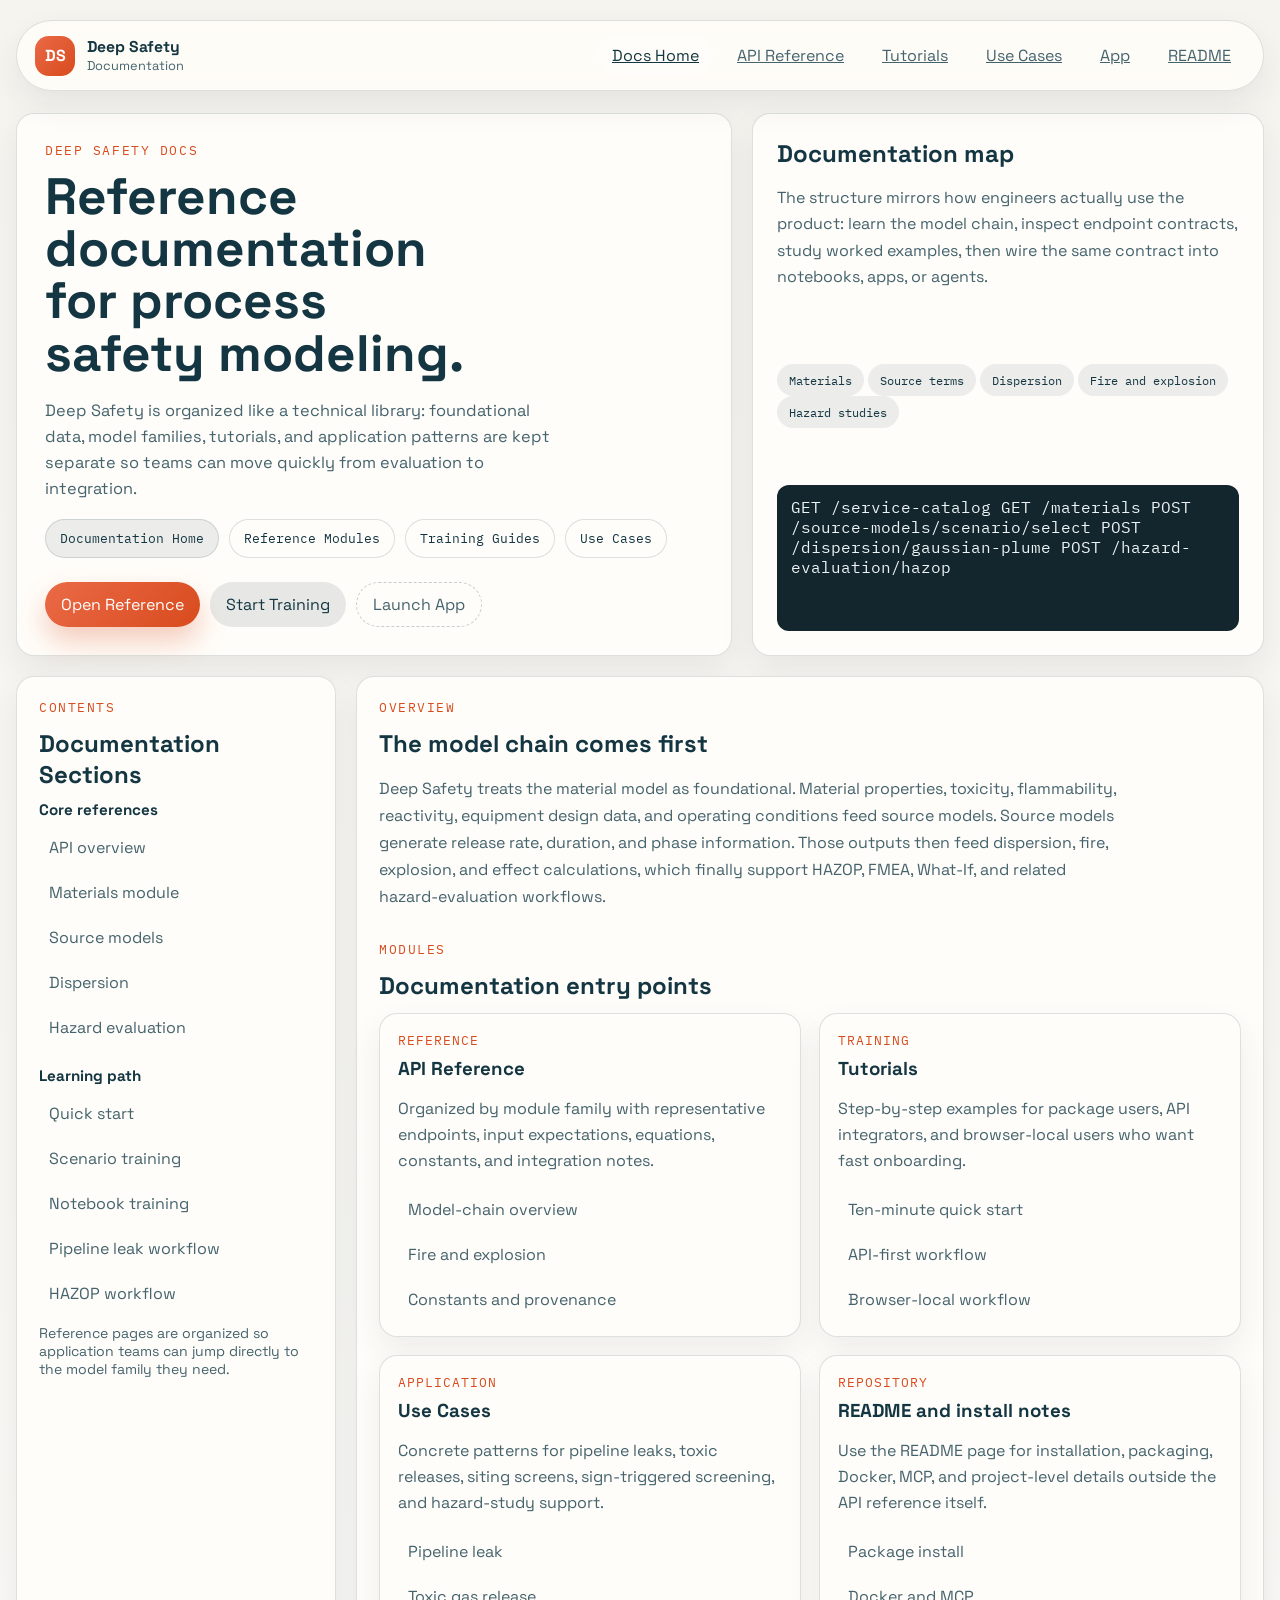
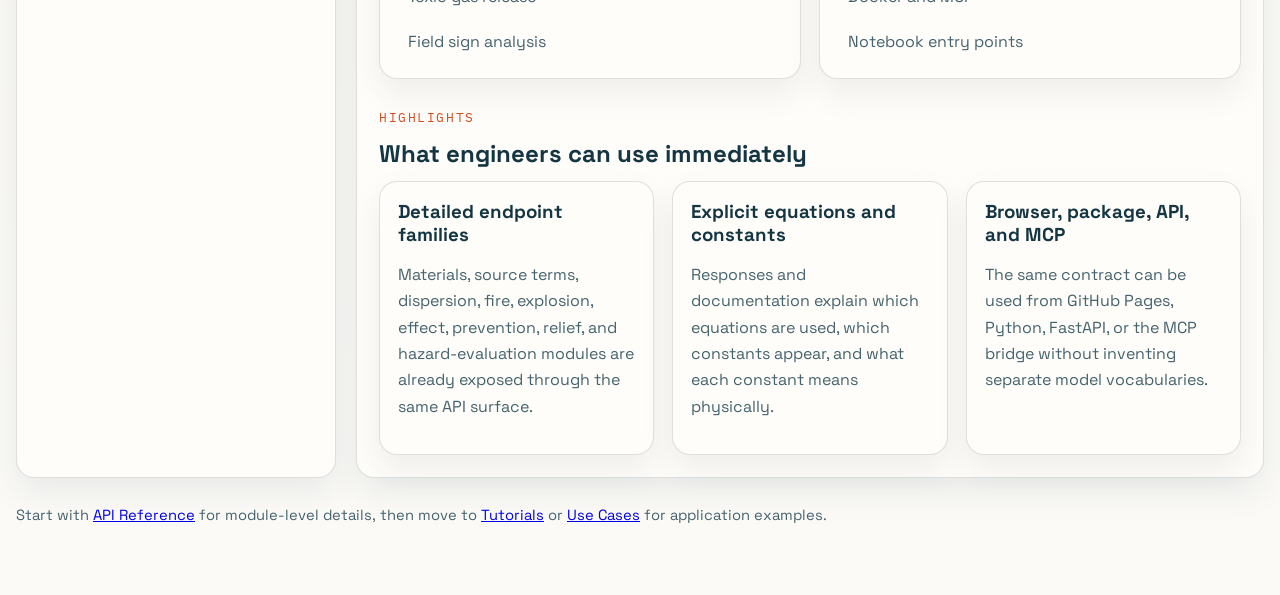
==== docs/index.html @ eaf643cd "docs: reorganize Pages into reference, tutorials, and use cases - turn the GitHub Pages home into a " ====
<!DOCTYPE html>
<html lang="en">
  <head>
    <meta charset="UTF-8" />
    <meta name="viewport" content="width=device-width, initial-scale=1.0" />
    <title>Deep Safety Documentation</title>
    <link rel="preconnect" href="https://fonts.googleapis.com" />
    <link rel="preconnect" href="https://fonts.gstatic.com" crossorigin />
    <link
      href="https://fonts.googleapis.com/css2?family=Space+Grotesk:wght@400;500;700&family=IBM+Plex+Mono:wght@400;500&display=swap"
      rel="stylesheet"
    />
    <link rel="stylesheet" href="./styles.css" />
  </head>
  <body>
    <div class="site-shell">
      <nav class="site-nav">
        <div class="brand-lockup">
          <div class="brand-mark">DS</div>
          <div class="brand-text">
            <strong>Deep Safety</strong>
            <span>Documentation</span>
          </div>
        </div>
        <div class="nav-links">
          <a class="is-active" href="./index.html">Docs Home</a>
          <a href="./api-docs.html">API Reference</a>
          <a href="./tutorials.html">Tutorials</a>
          <a href="./use-cases.html">Use Cases</a>
          <a href="./app.html">App</a>
          <a href="./readme.html">README</a>
        </div>
      </nav>

      <header class="hero">
        <div class="hero-copy">
          <p class="eyebrow">Deep Safety Docs</p>
          <h1>Reference documentation for process safety modeling.</h1>
          <p class="lede">
            Deep Safety is organized like a technical library: foundational
            data, model families, tutorials, and application patterns are kept
            separate so teams can move quickly from evaluation to integration.
          </p>
          <div class="doc-tabs">
            <a class="doc-tab is-active" href="./index.html">Documentation Home</a>
            <a class="doc-tab" href="./api-docs.html">Reference Modules</a>
            <a class="doc-tab" href="./tutorials.html">Training Guides</a>
            <a class="doc-tab" href="./use-cases.html">Use Cases</a>
          </div>
          <div class="hero-actions">
            <a class="button-link primary-button" href="./api-docs.html">Open Reference</a>
            <a class="button-link secondary-button" href="./tutorials.html">Start Training</a>
            <a class="button-link ghost-button" href="./app.html">Launch App</a>
          </div>
        </div>

        <aside class="hero-panel stack">
          <div>
            <h2>Documentation map</h2>
            <p class="doc-copy">
              The structure mirrors how engineers actually use the product:
              learn the model chain, inspect endpoint contracts, study worked
              examples, then wire the same contract into notebooks, apps, or
              agents.
            </p>
          </div>
          <div>
            <span class="tag">Materials</span>
            <span class="tag">Source terms</span>
            <span class="tag">Dispersion</span>
            <span class="tag">Fire and explosion</span>
            <span class="tag">Hazard studies</span>
          </div>
          <div class="path-block">GET /service-catalog
GET /materials
POST /source-models/scenario/select
POST /dispersion/gaussian-plume
POST /hazard-evaluation/hazop</div>
        </aside>
      </header>

      <section class="docs-home-grid">
        <aside class="docs-sidebar">
          <div class="sidebar-title">
            <p class="eyebrow">Contents</p>
            <h2>Documentation Sections</h2>
          </div>
          <div class="sidebar-group">
            <h3>Core references</h3>
            <ul class="sidebar-links">
              <li><a href="./api-docs.html#overview">API overview</a></li>
              <li><a href="./api-docs.html#materials">Materials module</a></li>
              <li><a href="./api-docs.html#source-models">Source models</a></li>
              <li><a href="./api-docs.html#dispersion">Dispersion</a></li>
              <li><a href="./api-docs.html#hazard-evaluation">Hazard evaluation</a></li>
            </ul>
          </div>
          <div class="sidebar-group">
            <h3>Learning path</h3>
            <ul class="sidebar-links">
              <li><a href="./tutorials.html#quickstart">Quick start</a></li>
              <li><a href="./tutorials.html#scenario-training">Scenario training</a></li>
              <li><a href="./tutorials.html#notebook-training">Notebook training</a></li>
              <li><a href="./use-cases.html#pipeline">Pipeline leak workflow</a></li>
              <li><a href="./use-cases.html#hazop">HAZOP workflow</a></li>
            </ul>
          </div>
          <p class="toc-note">
            Reference pages are organized so application teams can jump
            directly to the model family they need.
          </p>
        </aside>

        <main class="docs-content">
          <section class="doc-section">
            <p class="eyebrow">Overview</p>
            <h2>The model chain comes first</h2>
            <p class="section-intro">
              Deep Safety treats the material model as foundational. Material
              properties, toxicity, flammability, reactivity, equipment design
              data, and operating conditions feed source models. Source models
              generate release rate, duration, and phase information. Those
              outputs then feed dispersion, fire, explosion, and effect
              calculations, which finally support HAZOP, FMEA, What-If, and
              related hazard-evaluation workflows.
            </p>
          </section>

          <section class="doc-section">
            <p class="eyebrow">Modules</p>
            <h2>Documentation entry points</h2>
            <div class="module-grid">
              <article class="module-list">
                <div class="module-kicker">Reference</div>
                <h3>API Reference</h3>
                <p>
                  Organized by module family with representative endpoints,
                  input expectations, equations, constants, and integration
                  notes.
                </p>
                <ul class="module-links">
                  <li><a href="./api-docs.html#overview">Model-chain overview</a></li>
                  <li><a href="./api-docs.html#fire-explosion">Fire and explosion</a></li>
                  <li><a href="./api-docs.html#constants">Constants and provenance</a></li>
                </ul>
              </article>
              <article class="module-list">
                <div class="module-kicker">Training</div>
                <h3>Tutorials</h3>
                <p>
                  Step-by-step examples for package users, API integrators, and
                  browser-local users who want fast onboarding.
                </p>
                <ul class="module-links">
                  <li><a href="./tutorials.html#quickstart">Ten-minute quick start</a></li>
                  <li><a href="./tutorials.html#api-training">API-first workflow</a></li>
                  <li><a href="./tutorials.html#browser-training">Browser-local workflow</a></li>
                </ul>
              </article>
              <article class="module-list">
                <div class="module-kicker">Application</div>
                <h3>Use Cases</h3>
                <p>
                  Concrete patterns for pipeline leaks, toxic releases, siting
                  screens, sign-triggered screening, and hazard-study support.
                </p>
                <ul class="module-links">
                  <li><a href="./use-cases.html#pipeline">Pipeline leak</a></li>
                  <li><a href="./use-cases.html#toxic-release">Toxic gas release</a></li>
                  <li><a href="./use-cases.html#signs">Field sign analysis</a></li>
                </ul>
              </article>
              <article class="module-list">
                <div class="module-kicker">Repository</div>
                <h3>README and install notes</h3>
                <p>
                  Use the README page for installation, packaging, Docker, MCP,
                  and project-level details outside the API reference itself.
                </p>
                <ul class="module-links">
                  <li><a href="./readme.html">Package install</a></li>
                  <li><a href="./readme.html">Docker and MCP</a></li>
                  <li><a href="./readme.html">Notebook entry points</a></li>
                </ul>
              </article>
            </div>
          </section>

          <section class="doc-section">
            <p class="eyebrow">Highlights</p>
            <h2>What engineers can use immediately</h2>
            <div class="mini-grid">
              <article class="mini-card">
                <h3>Detailed endpoint families</h3>
                <p>
                  Materials, source terms, dispersion, fire, explosion, effect,
                  prevention, relief, and hazard-evaluation modules are already
                  exposed through the same API surface.
                </p>
              </article>
              <article class="mini-card">
                <h3>Explicit equations and constants</h3>
                <p>
                  Responses and documentation explain which equations are used,
                  which constants appear, and what each constant means
                  physically.
                </p>
              </article>
              <article class="mini-card">
                <h3>Browser, package, API, and MCP</h3>
                <p>
                  The same contract can be used from GitHub Pages, Python,
                  FastAPI, or the MCP bridge without inventing separate model
                  vocabularies.
                </p>
              </article>
            </div>
          </section>
        </main>
      </section>

      <p class="footer-note">
        Start with <a href="./api-docs.html">API Reference</a> for
        module-level details, then move to
        <a href="./tutorials.html">Tutorials</a> or
        <a href="./use-cases.html">Use Cases</a> for application examples.
      </p>
    </div>
  </body>
</html>
---- docs/styles.css ----
:root {
  --bg: #f6f4ef;
  --bg-strong: #ebe6dc;
  --paper: #fffdf9;
  --ink: #143642;
  --ink-soft: #45636d;
  --accent: #ea6a47;
  --accent-strong: #d84b1d;
  --line: rgba(20, 54, 66, 0.14);
  --shadow: 0 14px 32px rgba(20, 54, 66, 0.08);
  --radius: 18px;
}

* {
  box-sizing: border-box;
}

body {
  margin: 0;
  min-height: 100vh;
  font-family: "Space Grotesk", sans-serif;
  color: var(--ink);
  background: linear-gradient(180deg, var(--bg) 0%, #fbfaf7 100%);
}

.page-shell {
  width: min(1400px, calc(100% - 32px));
  margin: 0 auto;
  padding: 28px 0 48px;
}

.hero,
.layout,
.docs-layout {
  display: grid;
  gap: 20px;
}

.hero {
  grid-template-columns: 1.4fr 1fr;
  align-items: stretch;
  margin-bottom: 20px;
}

.hero-copy,
.hero-card,
.card {
  border: 1px solid var(--line);
  border-radius: var(--radius);
  background: var(--paper);
  box-shadow: var(--shadow);
}

.hero-copy {
  padding: 28px;
}

.hero-card,
.card {
  padding: 20px;
}

.eyebrow {
  margin: 0 0 12px;
  font-size: 0.82rem;
  font-family: "IBM Plex Mono", monospace;
  text-transform: uppercase;
  letter-spacing: 0.12em;
  color: var(--accent-strong);
}

h1,
h2,
h3 {
  margin: 0;
}

h1 {
  font-size: clamp(2rem, 4vw, 3.3rem);
  line-height: 1.02;
  max-width: 13ch;
}

.lede,
.helper,
.panel-header p,
.result-meta,
.constant-list,
.equation-list {
  color: var(--ink-soft);
}

.lede {
  max-width: 52ch;
  margin-top: 18px;
  font-size: 1.02rem;
  line-height: 1.6;
}

.layout {
  grid-template-columns: 430px 1fr;
  margin-bottom: 20px;
}

.docs-layout {
  grid-template-columns: 1fr 1fr;
}

.panel-header {
  display: flex;
  align-items: end;
  justify-content: space-between;
  gap: 12px;
  margin-bottom: 18px;
}

.panel-header p {
  margin: 0;
  max-width: 32ch;
}

.grid {
  display: grid;
  grid-template-columns: repeat(2, minmax(0, 1fr));
  gap: 14px;
}

.field {
  display: grid;
  gap: 8px;
  margin-bottom: 14px;
}

.field span {
  font-size: 0.86rem;
  font-family: "IBM Plex Mono", monospace;
  text-transform: uppercase;
  letter-spacing: 0.08em;
}

.field-label-row {
  display: flex;
  align-items: center;
  gap: 8px;
}

.field-help {
  color: var(--ink-soft);
  font-size: 0.88rem;
  line-height: 1.45;
}

.info-badge {
  display: inline-flex;
  align-items: center;
  justify-content: center;
  width: 18px;
  height: 18px;
  border-radius: 999px;
  background: rgba(20, 54, 66, 0.12);
  color: var(--ink);
  font-size: 0.72rem;
  font-family: "IBM Plex Mono", monospace;
  cursor: help;
}

input,
select,
textarea,
button {
  font: inherit;
}

input,
select,
textarea {
  width: 100%;
  padding: 12px 14px;
  border-radius: 12px;
  border: 1px solid rgba(20, 54, 66, 0.18);
  background: #ffffff;
  color: var(--ink);
}

textarea {
  resize: vertical;
  min-height: 110px;
}

.button-row {
  display: flex;
  gap: 10px;
  margin: 10px 0 16px;
  flex-wrap: wrap;
}

button {
  border: 0;
  border-radius: 999px;
  padding: 11px 16px;
  cursor: pointer;
  transition: transform 160ms ease, box-shadow 160ms ease, background 160ms ease;
}

button:hover {
  transform: translateY(-1px);
}

.primary-button {
  background: linear-gradient(135deg, var(--accent), var(--accent-strong));
  color: white;
  box-shadow: 0 14px 28px rgba(216, 75, 29, 0.28);
}

.secondary-button {
  background: rgba(20, 54, 66, 0.1);
  color: var(--ink);
}

.ghost-button {
  background: transparent;
  color: var(--ink-soft);
  border: 1px dashed rgba(20, 54, 66, 0.24);
}

.wide-button {
  width: 100%;
}

#map {
  width: 100%;
  min-height: 520px;
  border-radius: 14px;
  border: 1px solid var(--line);
  overflow: hidden;
}

.scenario-fields {
  margin: 12px 0 6px;
}

.result-card,
.doc-card {
  padding: 16px;
  border-radius: 14px;
  background: #ffffff;
  border: 1px solid rgba(20, 54, 66, 0.08);
}

.result-card + .result-card,
.doc-card + .doc-card {
  margin-top: 12px;
}

.result-card h3,
.doc-card h3 {
  margin-bottom: 10px;
}

.detail-chip-row {
  display: flex;
  gap: 8px;
  flex-wrap: wrap;
  margin: 14px 0;
}

.detail-chip {
  display: inline-flex;
  align-items: center;
  padding: 8px 12px;
  border-radius: 999px;
  background: rgba(20, 54, 66, 0.08);
  color: var(--ink);
  font-family: "IBM Plex Mono", monospace;
  font-size: 0.78rem;
  cursor: help;
}

.reference-list,
.doc-list {
  margin: 0;
  padding-left: 18px;
  color: var(--ink-soft);
  line-height: 1.7;
}

.result-meta,
.equation-list,
.constant-list {
  margin: 0;
  padding-left: 18px;
  line-height: 1.7;
}

.status {
  margin-top: 16px;
  padding: 14px 16px;
  border-radius: 16px;
  font-family: "IBM Plex Mono", monospace;
  background: rgba(20, 54, 66, 0.08);
  color: var(--ink);
}

@media (max-width: 1080px) {
  .hero,
  .layout,
  .docs-layout {
    grid-template-columns: 1fr;
  }

  .hero-copy {
    padding: 28px;
  }
}

@media (max-width: 720px) {
  .page-shell {
    width: min(100% - 20px, 1400px);
    padding-top: 16px;
  }

  .hero-card,
  .card {
    padding: 18px;
  }

  .grid {
    grid-template-columns: 1fr;
  }

  #map {
    min-height: 400px;
  }
}

.site-shell {
  width: min(1280px, calc(100% - 32px));
  margin: 0 auto;
  padding: 20px 0 56px;
}

.site-nav {
  display: flex;
  align-items: center;
  justify-content: space-between;
  gap: 18px;
  margin-bottom: 22px;
  padding: 14px 18px;
  border: 1px solid var(--line);
  border-radius: 999px;
  background: rgba(255, 253, 248, 0.84);
  backdrop-filter: blur(12px);
  box-shadow: var(--shadow);
}

.brand-lockup {
  display: flex;
  align-items: center;
  gap: 12px;
}

.brand-mark {
  width: 40px;
  height: 40px;
  border-radius: 14px;
  display: grid;
  place-items: center;
  background: linear-gradient(135deg, var(--accent), var(--accent-strong));
  color: #fff;
  font-weight: 700;
}

.brand-text strong,
.brand-text span {
  display: block;
}

.brand-text strong {
  font-size: 0.98rem;
}

.brand-text span {
  color: var(--ink-soft);
  font-size: 0.8rem;
}

.nav-links {
  display: flex;
  gap: 10px;
  flex-wrap: wrap;
}

.nav-links a {
  padding: 10px 14px;
  border-radius: 999px;
  color: var(--ink-soft);
}

.nav-links a:hover,
.nav-links a.is-active {
  background: #fffdf9;
  color: var(--ink);
}

.hero-actions,
.inline-actions {
  display: flex;
  gap: 10px;
  flex-wrap: wrap;
}

.hero-actions {
  margin-top: 24px;
}

.hero-panel {
  border: 1px solid var(--line);
  border-radius: var(--radius);
  background: #fffdf9;
  box-shadow: var(--shadow);
  padding: 24px;
}

.cards-grid,
.app-layout,
.docs-grid,
.two-col,
.stat-grid {
  display: grid;
  gap: 20px;
}

.cards-grid {
  grid-template-columns: repeat(3, minmax(0, 1fr));
  margin-bottom: 20px;
}

.app-layout {
  grid-template-columns: 430px 1fr;
  margin-bottom: 20px;
}

.docs-grid,
.two-col {
  grid-template-columns: repeat(2, minmax(0, 1fr));
}

.stat-grid {
  grid-template-columns: repeat(3, minmax(0, 1fr));
  margin-top: 18px;
}

.feature-card,
.endpoint-card,
.stat-card,
.callout,
.code-block {
  border: 1px solid var(--line);
  border-radius: 14px;
  background: #fffdf9;
  box-shadow: var(--shadow);
}

.feature-card,
.endpoint-card,
.stat-card,
.callout {
  padding: 18px;
}

.code-block pre,
.endpoint-card pre {
  margin: 0;
  overflow: auto;
  padding: 16px;
  border-radius: 14px;
  background: #13252d;
  color: #edf4f5;
  line-height: 1.55;
  font-size: 0.88rem;
}

.button-link {
  display: inline-flex;
  align-items: center;
  justify-content: center;
  gap: 8px;
  border-radius: 999px;
  padding: 11px 16px;
  cursor: pointer;
  transition: transform 160ms ease, box-shadow 160ms ease, background 160ms ease;
}

.button-link:hover {
  transform: translateY(-1px);
}

.primary-button.button-link,
.secondary-button.button-link,
.ghost-button.button-link {
  text-decoration: none;
}

.detail-chip,
.tag {
  display: inline-flex;
  align-items: center;
  gap: 6px;
  padding: 8px 12px;
  border-radius: 999px;
  background: rgba(20, 54, 66, 0.08);
  color: var(--ink);
  font-family: "IBM Plex Mono", monospace;
  font-size: 0.78rem;
}

.tag {
  cursor: default;
}

.callout {
  background: #f7f3eb;
}

.stack {
  display: grid;
  gap: 16px;
}

.page-title {
  margin-bottom: 22px;
}

.page-title p,
.doc-copy,
.list-copy {
  color: var(--ink-soft);
  line-height: 1.65;
}

.table-wrap {
  overflow-x: auto;
}

table {
  width: 100%;
  border-collapse: collapse;
  font-size: 0.95rem;
}

th,
td {
  padding: 12px 10px;
  border-bottom: 1px solid var(--line);
  text-align: left;
  vertical-align: top;
}

th {
  font-family: "IBM Plex Mono", monospace;
  font-size: 0.8rem;
  text-transform: uppercase;
  letter-spacing: 0.08em;
  color: var(--ink-soft);
}

.footer-note {
  margin-top: 28px;
  color: var(--ink-soft);
  font-size: 0.92rem;
}

.docs-home-grid {
  display: grid;
  grid-template-columns: 320px 1fr;
  gap: 20px;
  margin-bottom: 20px;
}

.docs-sidebar,
.docs-content,
.module-list,
.tutorial-card,
.use-case-card,
.mini-card {
  border: 1px solid var(--line);
  border-radius: var(--radius);
  background: var(--paper);
  box-shadow: var(--shadow);
}

.docs-sidebar,
.docs-content {
  padding: 22px;
}

.sidebar-title {
  margin-bottom: 10px;
}

.sidebar-group + .sidebar-group {
  margin-top: 20px;
}

.sidebar-group h3 {
  margin-bottom: 10px;
  font-size: 0.95rem;
}

.sidebar-links,
.module-links {
  list-style: none;
  margin: 0;
  padding: 0;
}

.sidebar-links li + li,
.module-links li + li {
  margin-top: 8px;
}

.sidebar-links a,
.module-links a {
  display: block;
  padding: 8px 10px;
  border-radius: 10px;
  color: var(--ink-soft);
  text-decoration: none;
}

.sidebar-links a:hover,
.module-links a:hover {
  background: rgba(20, 54, 66, 0.06);
  color: var(--ink);
}

.doc-section + .doc-section {
  margin-top: 30px;
}

.doc-section h2 {
  margin-bottom: 12px;
}

.doc-section h3 {
  margin-bottom: 10px;
}

.section-intro {
  max-width: 74ch;
  color: var(--ink-soft);
  line-height: 1.7;
}

.module-grid,
.tutorial-grid,
.use-case-grid,
.mini-grid {
  display: grid;
  gap: 18px;
}

.module-grid {
  grid-template-columns: repeat(2, minmax(0, 1fr));
}

.tutorial-grid,
.use-case-grid {
  grid-template-columns: repeat(2, minmax(0, 1fr));
}

.mini-grid {
  grid-template-columns: repeat(3, minmax(0, 1fr));
}

.module-list,
.tutorial-card,
.use-case-card,
.mini-card {
  padding: 18px;
}

.module-list p,
.tutorial-card p,
.use-case-card p,
.mini-card p,
.inline-note {
  color: var(--ink-soft);
  line-height: 1.65;
}

.module-kicker {
  font-family: "IBM Plex Mono", monospace;
  font-size: 0.8rem;
  text-transform: uppercase;
  letter-spacing: 0.08em;
  color: var(--accent-strong);
  margin-bottom: 8px;
}

.reference-table code,
.code-inline {
  font-family: "IBM Plex Mono", monospace;
}

.equation-panel {
  margin-top: 12px;
  border: 1px solid var(--line);
  border-radius: 14px;
  background: #fbfaf7;
  padding: 14px 16px;
}

.equation-panel pre {
  margin: 0;
  white-space: pre-wrap;
  line-height: 1.6;
  color: var(--ink);
}

.doc-tabs {
  display: flex;
  flex-wrap: wrap;
  gap: 10px;
  margin: 16px 0 24px;
}

.doc-tab {
  border: 1px solid var(--line);
  background: #fffdf9;
  color: var(--ink);
  padding: 10px 14px;
  border-radius: 999px;
  text-decoration: none;
  font-family: "IBM Plex Mono", monospace;
  font-size: 0.82rem;
}

.doc-tab.is-active,
.doc-tab:hover {
  background: rgba(20, 54, 66, 0.08);
}

.path-block {
  padding: 12px 14px;
  border-radius: 12px;
  background: #13252d;
  color: #edf4f5;
  font-family: "IBM Plex Mono", monospace;
  overflow: auto;
}

.reference-table {
  width: 100%;
  border-collapse: collapse;
}

.reference-table th,
.reference-table td {
  padding: 12px 10px;
  border-bottom: 1px solid var(--line);
  vertical-align: top;
}

.reference-table th {
  font-family: "IBM Plex Mono", monospace;
  font-size: 0.8rem;
  text-transform: uppercase;
  letter-spacing: 0.08em;
  color: var(--ink-soft);
}

.toc-note {
  margin-top: 12px;
  font-size: 0.88rem;
  color: var(--ink-soft);
}

@media (max-width: 1080px) {
  .cards-grid,
  .app-layout,
  .docs-grid,
  .two-col,
  .stat-grid,
  .docs-home-grid,
  .module-grid,
  .tutorial-grid,
  .use-case-grid,
  .mini-grid {
    grid-template-columns: 1fr;
  }
}

@media (max-width: 760px) {
  .site-shell {
    width: min(100% - 20px, 1280px);
    padding-top: 16px;
  }

  .site-nav {
    border-radius: 24px;
    align-items: start;
    flex-direction: column;
  }
}
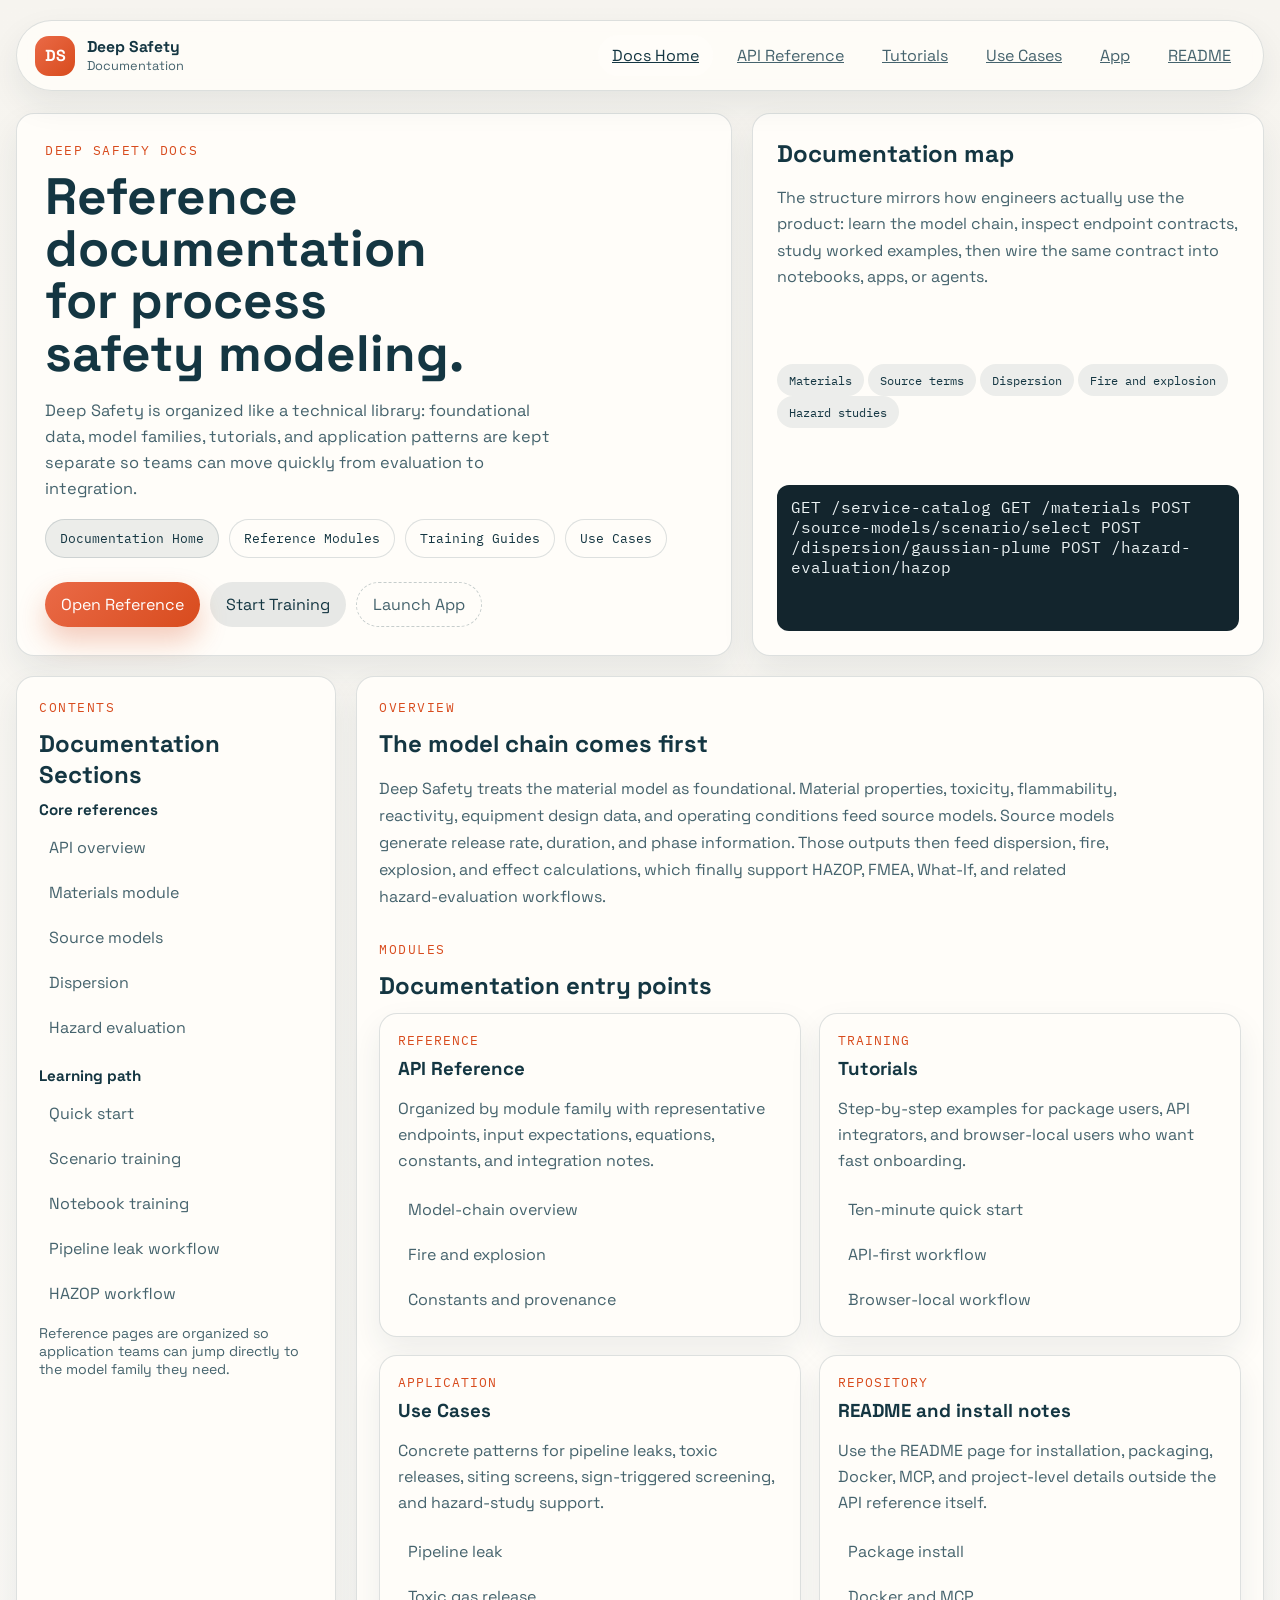
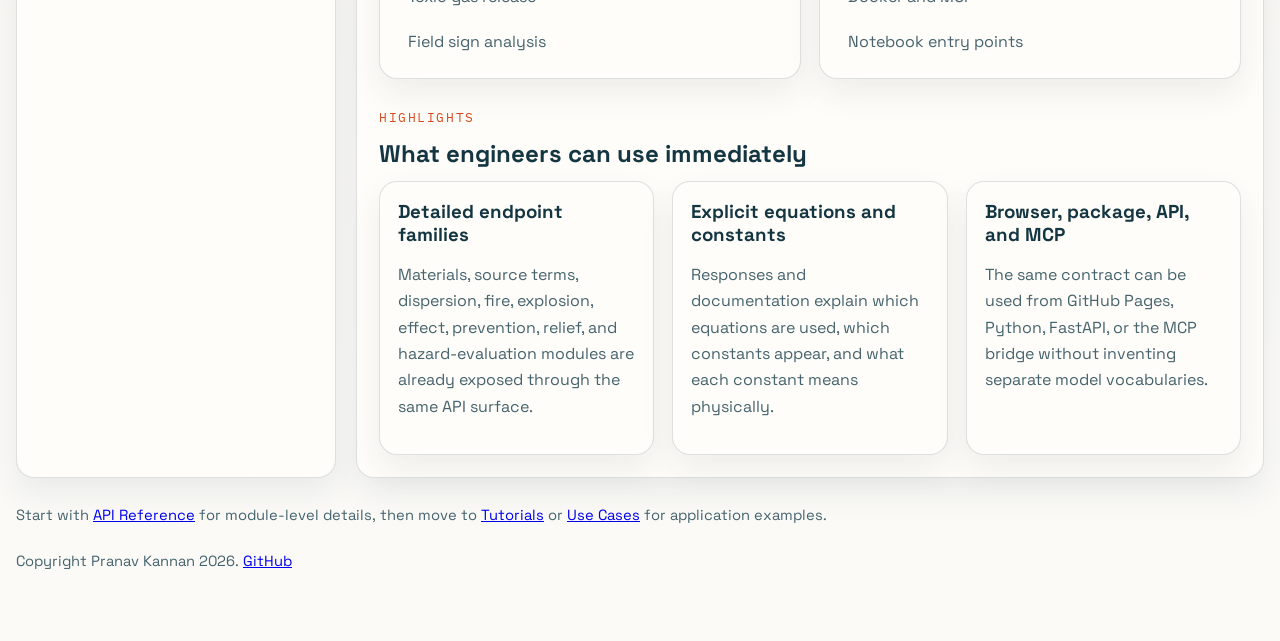
==== commit 20c09a59: "docs: expand API reference formulas and sync site footer - broaden endpoint-family coverage on the A" ====
--- a/docs/index.html
+++ b/docs/index.html
@@ -225,6 +225,11 @@
         <a href="./tutorials.html">Tutorials</a> or
         <a href="./use-cases.html">Use Cases</a> for application examples.
       </p>
+
+      <p class="footer-note">
+        Copyright Pranav Kannan 2026.
+        <a href="https://github.com/pkbythebay29">GitHub</a>
+      </p>
     </div>
   </body>
 </html>
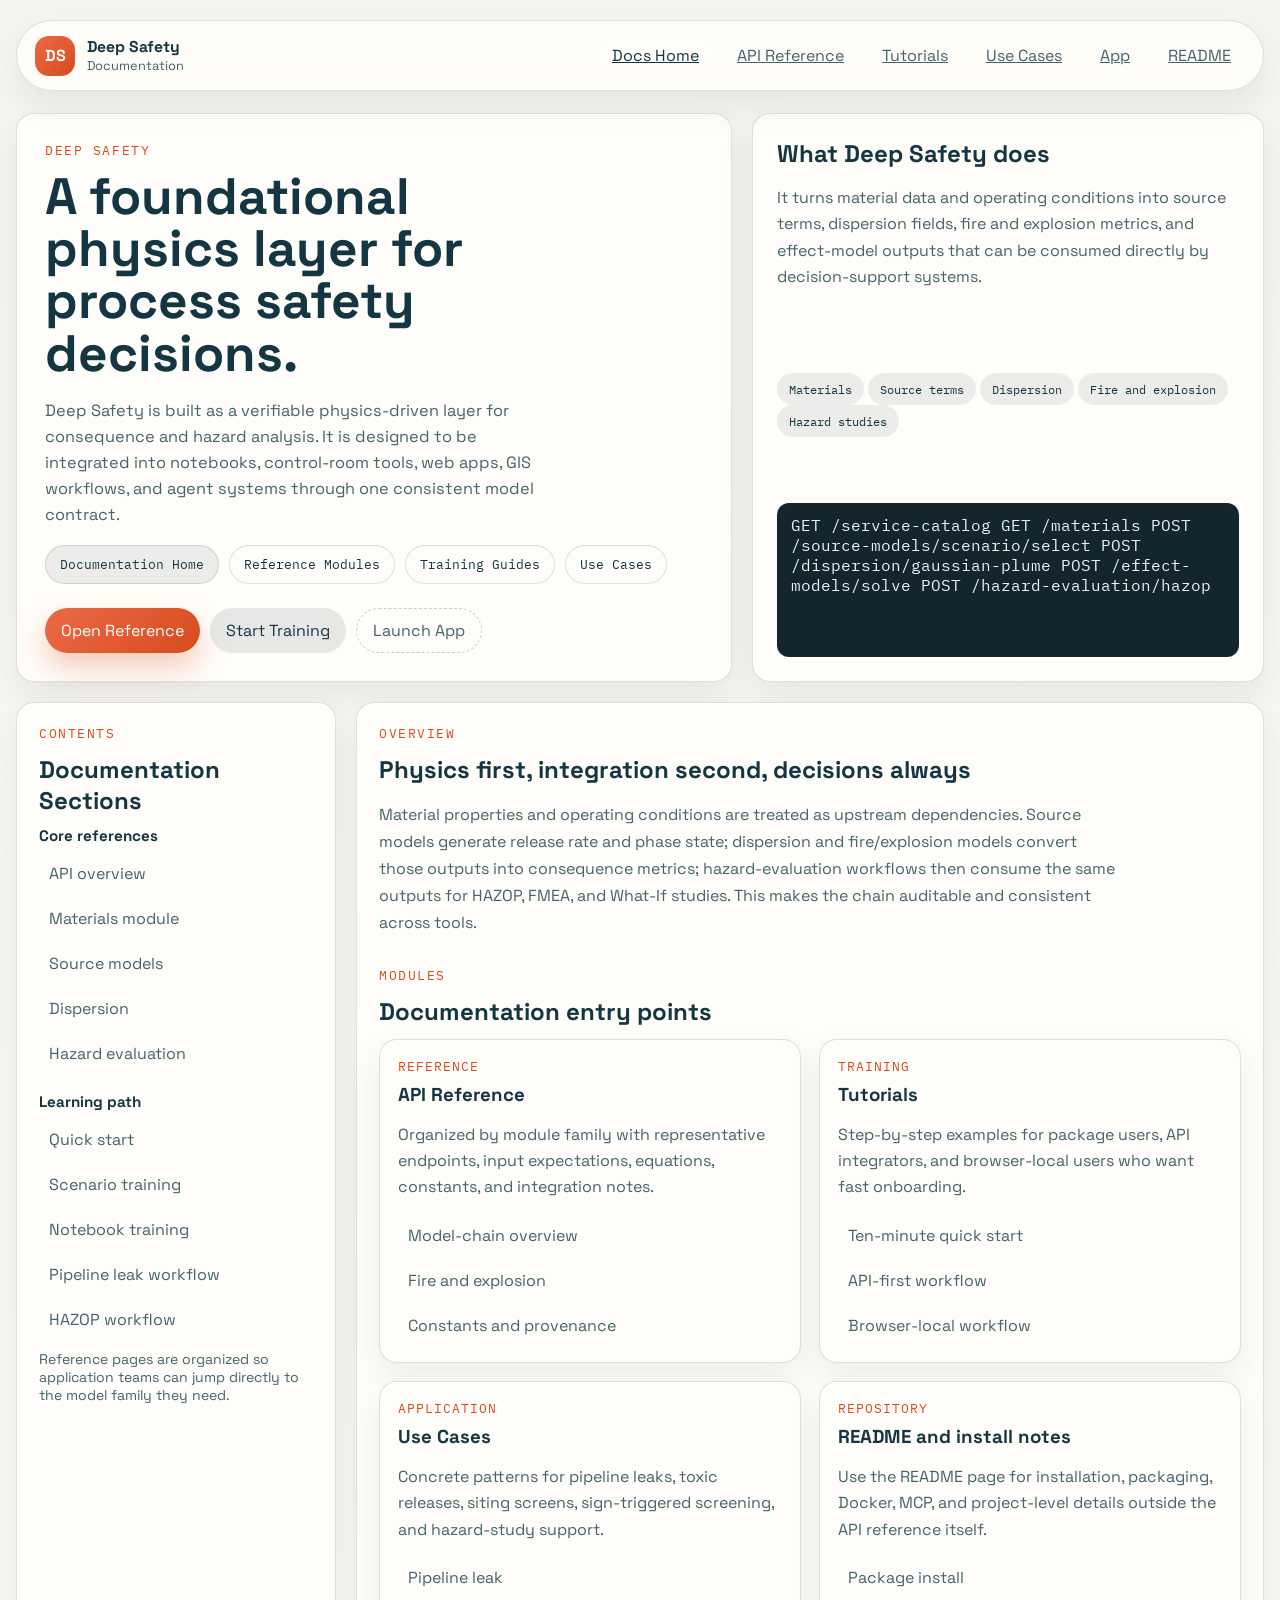
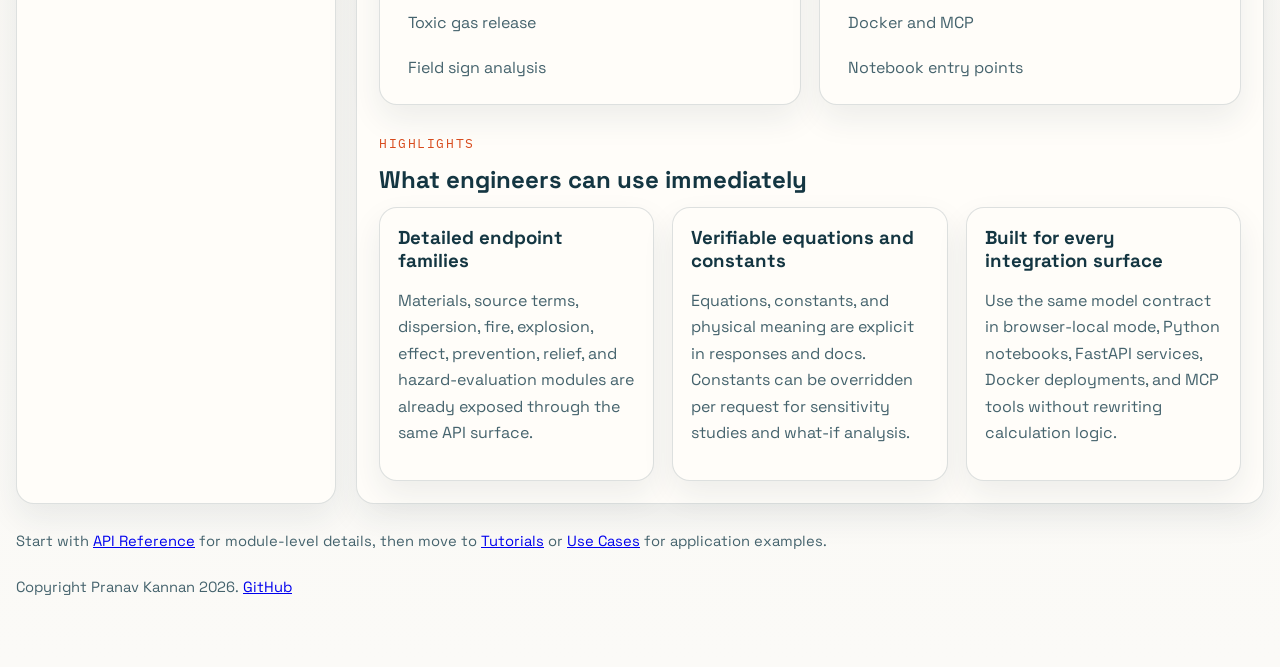
==== commit c6eb48c3: "docs: reposition Deep Safety as foundational physics layer - refresh landing/readme messaging around" ====
--- a/docs/index.html
+++ b/docs/index.html
@@ -34,12 +34,13 @@
 
       <header class="hero">
         <div class="hero-copy">
-          <p class="eyebrow">Deep Safety Docs</p>
-          <h1>Reference documentation for process safety modeling.</h1>
+          <p class="eyebrow">Deep Safety</p>
+          <h1>A foundational physics layer for process safety decisions.</h1>
           <p class="lede">
-            Deep Safety is organized like a technical library: foundational
-            data, model families, tutorials, and application patterns are kept
-            separate so teams can move quickly from evaluation to integration.
+            Deep Safety is built as a verifiable physics-driven layer for
+            consequence and hazard analysis. It is designed to be integrated
+            into notebooks, control-room tools, web apps, GIS workflows, and
+            agent systems through one consistent model contract.
           </p>
           <div class="doc-tabs">
             <a class="doc-tab is-active" href="./index.html">Documentation Home</a>
@@ -56,12 +57,12 @@
 
         <aside class="hero-panel stack">
           <div>
-            <h2>Documentation map</h2>
+            <h2>What Deep Safety does</h2>
             <p class="doc-copy">
-              The structure mirrors how engineers actually use the product:
-              learn the model chain, inspect endpoint contracts, study worked
-              examples, then wire the same contract into notebooks, apps, or
-              agents.
+              It turns material data and operating conditions into source
+              terms, dispersion fields, fire and explosion metrics, and
+              effect-model outputs that can be consumed directly by
+              decision-support systems.
             </p>
           </div>
           <div>
@@ -75,6 +76,7 @@
 GET /materials
 POST /source-models/scenario/select
 POST /dispersion/gaussian-plume
+POST /effect-models/solve
 POST /hazard-evaluation/hazop</div>
         </aside>
       </header>
@@ -114,15 +116,14 @@
         <main class="docs-content">
           <section class="doc-section">
             <p class="eyebrow">Overview</p>
-            <h2>The model chain comes first</h2>
+            <h2>Physics first, integration second, decisions always</h2>
             <p class="section-intro">
-              Deep Safety treats the material model as foundational. Material
-              properties, toxicity, flammability, reactivity, equipment design
-              data, and operating conditions feed source models. Source models
-              generate release rate, duration, and phase information. Those
-              outputs then feed dispersion, fire, explosion, and effect
-              calculations, which finally support HAZOP, FMEA, What-If, and
-              related hazard-evaluation workflows.
+              Material properties and operating conditions are treated as
+              upstream dependencies. Source models generate release rate and
+              phase state; dispersion and fire/explosion models convert those
+              outputs into consequence metrics; hazard-evaluation workflows then
+              consume the same outputs for HAZOP, FMEA, and What-If studies.
+              This makes the chain auditable and consistent across tools.
             </p>
           </section>
 
@@ -199,19 +200,19 @@
                 </p>
               </article>
               <article class="mini-card">
-                <h3>Explicit equations and constants</h3>
-                <p>
-                  Responses and documentation explain which equations are used,
-                  which constants appear, and what each constant means
-                  physically.
+                <h3>Verifiable equations and constants</h3>
+                <p>
+                  Equations, constants, and physical meaning are explicit in
+                  responses and docs. Constants can be overridden per request
+                  for sensitivity studies and what-if analysis.
                 </p>
               </article>
               <article class="mini-card">
-                <h3>Browser, package, API, and MCP</h3>
-                <p>
-                  The same contract can be used from GitHub Pages, Python,
-                  FastAPI, or the MCP bridge without inventing separate model
-                  vocabularies.
+                <h3>Built for every integration surface</h3>
+                <p>
+                  Use the same model contract in browser-local mode, Python
+                  notebooks, FastAPI services, Docker deployments, and MCP
+                  tools without rewriting calculation logic.
                 </p>
               </article>
             </div>
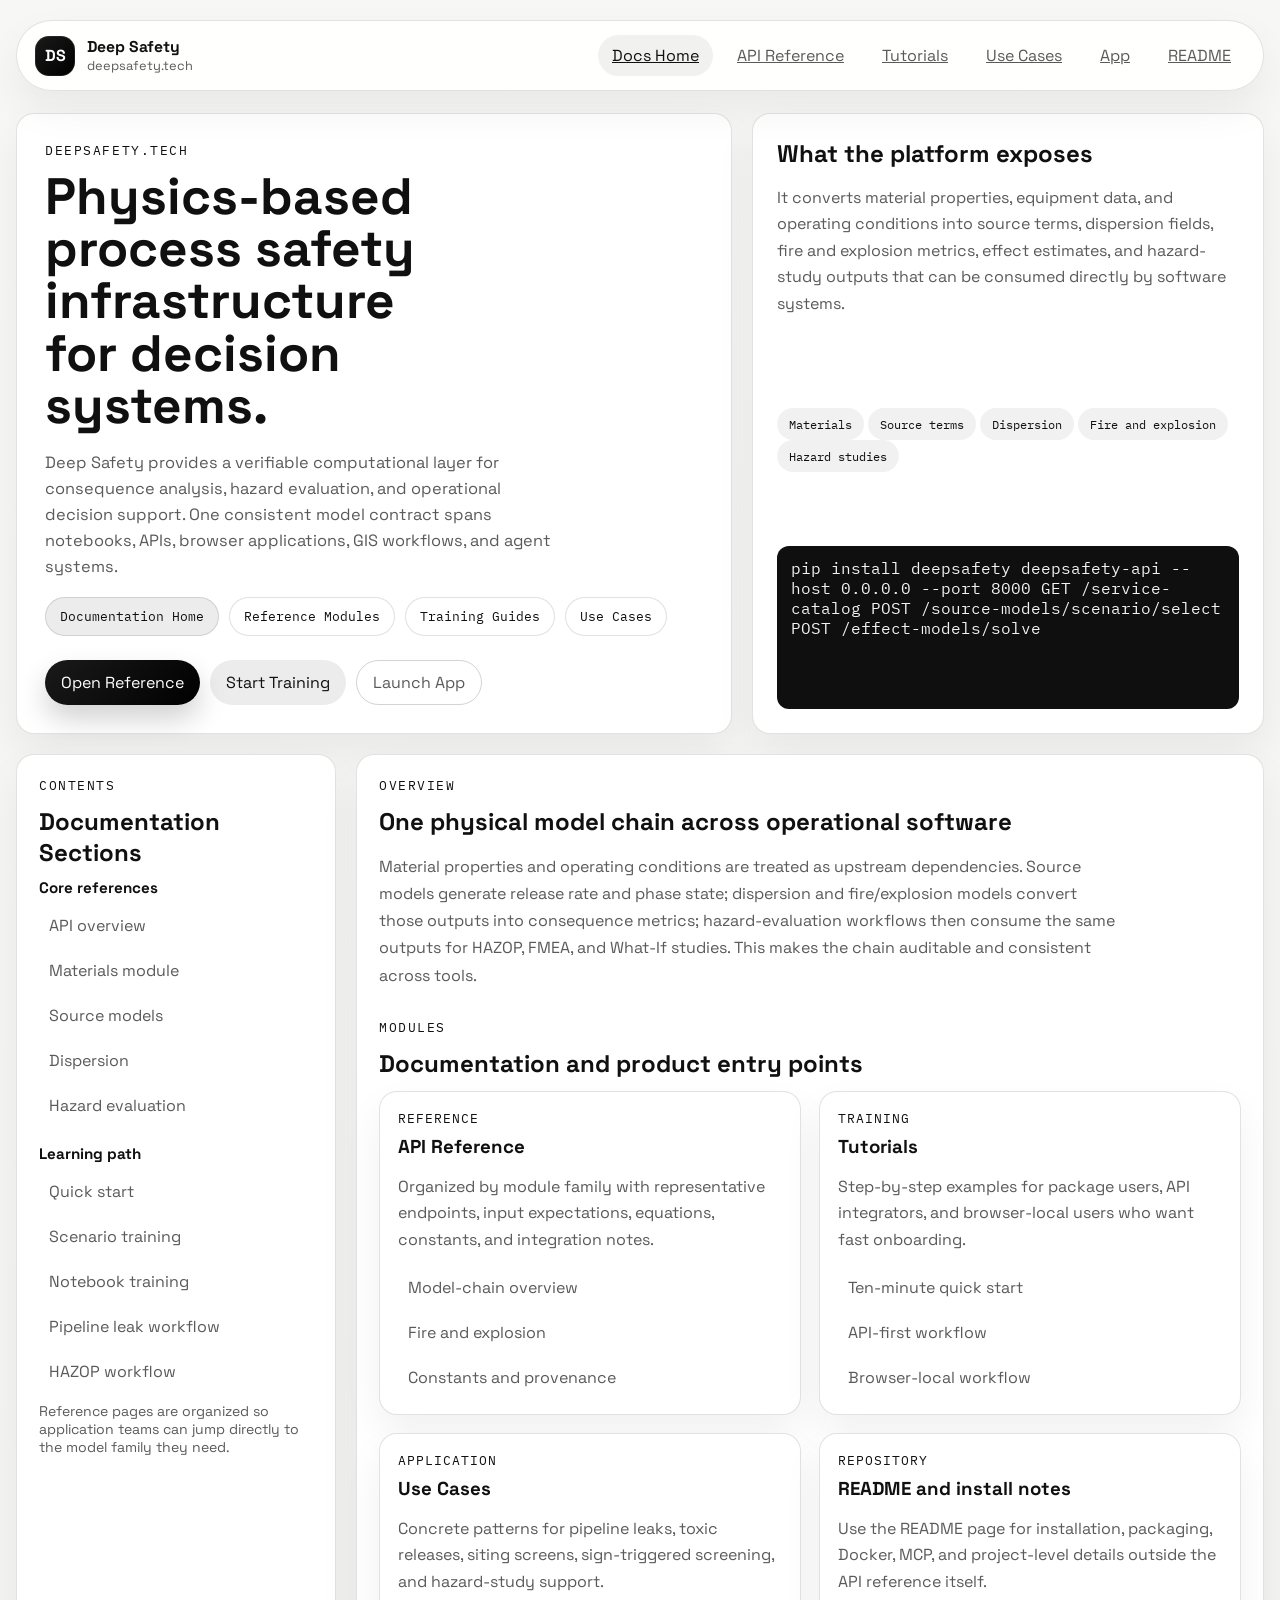
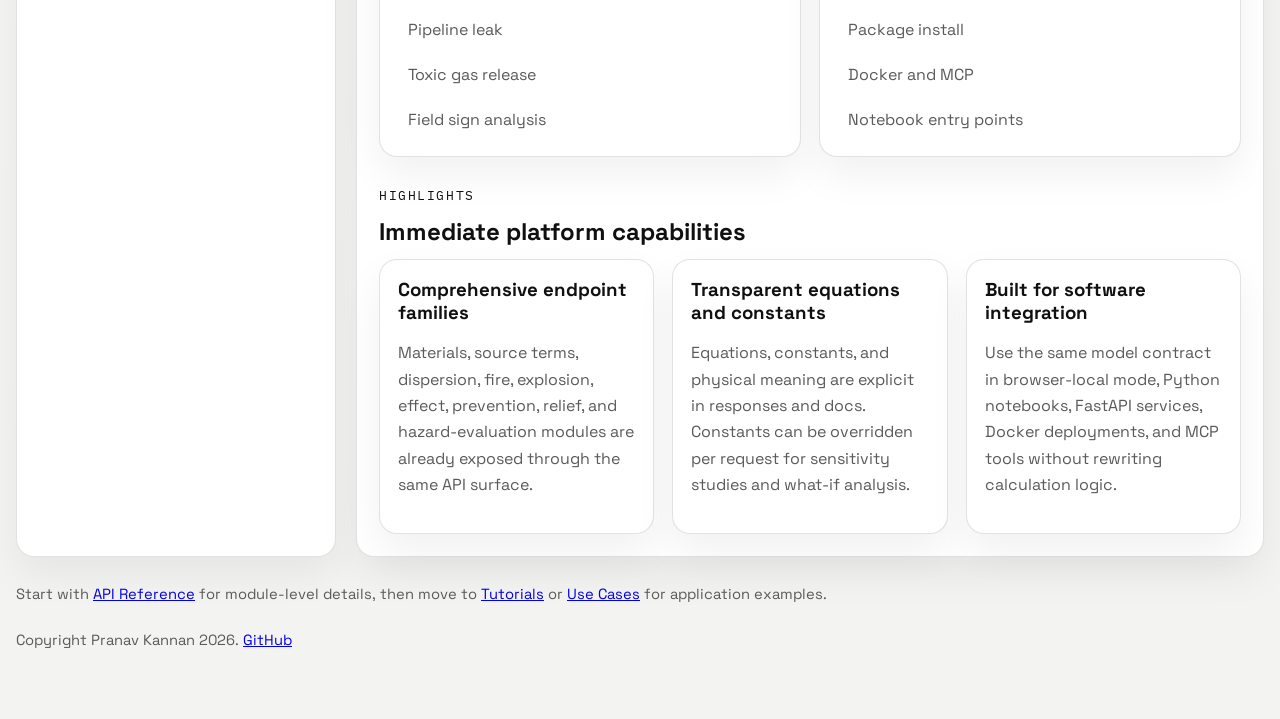
==== commit e078f996: "- rebrand docs and README for deepsafety.tech" ====
--- a/docs/index.html
+++ b/docs/index.html
@@ -3,7 +3,7 @@
   <head>
     <meta charset="UTF-8" />
     <meta name="viewport" content="width=device-width, initial-scale=1.0" />
-    <title>Deep Safety Documentation</title>
+    <title>Deep Safety | deepsafety.tech</title>
     <link rel="preconnect" href="https://fonts.googleapis.com" />
     <link rel="preconnect" href="https://fonts.gstatic.com" crossorigin />
     <link
@@ -19,7 +19,7 @@
           <div class="brand-mark">DS</div>
           <div class="brand-text">
             <strong>Deep Safety</strong>
-            <span>Documentation</span>
+            <span>deepsafety.tech</span>
           </div>
         </div>
         <div class="nav-links">
@@ -34,13 +34,13 @@
 
       <header class="hero">
         <div class="hero-copy">
-          <p class="eyebrow">Deep Safety</p>
-          <h1>A foundational physics layer for process safety decisions.</h1>
+          <p class="eyebrow">deepsafety.tech</p>
+          <h1>Physics-based process safety infrastructure for decision systems.</h1>
           <p class="lede">
-            Deep Safety is built as a verifiable physics-driven layer for
-            consequence and hazard analysis. It is designed to be integrated
-            into notebooks, control-room tools, web apps, GIS workflows, and
-            agent systems through one consistent model contract.
+            Deep Safety provides a verifiable computational layer for
+            consequence analysis, hazard evaluation, and operational decision
+            support. One consistent model contract spans notebooks, APIs,
+            browser applications, GIS workflows, and agent systems.
           </p>
           <div class="doc-tabs">
             <a class="doc-tab is-active" href="./index.html">Documentation Home</a>
@@ -57,12 +57,12 @@
 
         <aside class="hero-panel stack">
           <div>
-            <h2>What Deep Safety does</h2>
+            <h2>What the platform exposes</h2>
             <p class="doc-copy">
-              It turns material data and operating conditions into source
-              terms, dispersion fields, fire and explosion metrics, and
-              effect-model outputs that can be consumed directly by
-              decision-support systems.
+              It converts material properties, equipment data, and operating
+              conditions into source terms, dispersion fields, fire and
+              explosion metrics, effect estimates, and hazard-study outputs
+              that can be consumed directly by software systems.
             </p>
           </div>
           <div>
@@ -72,12 +72,11 @@
             <span class="tag">Fire and explosion</span>
             <span class="tag">Hazard studies</span>
           </div>
-          <div class="path-block">GET /service-catalog
-GET /materials
+          <div class="path-block">pip install deepsafety
+deepsafety-api --host 0.0.0.0 --port 8000
+GET  /service-catalog
 POST /source-models/scenario/select
-POST /dispersion/gaussian-plume
-POST /effect-models/solve
-POST /hazard-evaluation/hazop</div>
+POST /effect-models/solve</div>
         </aside>
       </header>
 
@@ -116,7 +115,7 @@
         <main class="docs-content">
           <section class="doc-section">
             <p class="eyebrow">Overview</p>
-            <h2>Physics first, integration second, decisions always</h2>
+            <h2>One physical model chain across operational software</h2>
             <p class="section-intro">
               Material properties and operating conditions are treated as
               upstream dependencies. Source models generate release rate and
@@ -129,7 +128,7 @@
 
           <section class="doc-section">
             <p class="eyebrow">Modules</p>
-            <h2>Documentation entry points</h2>
+            <h2>Documentation and product entry points</h2>
             <div class="module-grid">
               <article class="module-list">
                 <div class="module-kicker">Reference</div>
@@ -189,10 +188,10 @@
 
           <section class="doc-section">
             <p class="eyebrow">Highlights</p>
-            <h2>What engineers can use immediately</h2>
+            <h2>Immediate platform capabilities</h2>
             <div class="mini-grid">
               <article class="mini-card">
-                <h3>Detailed endpoint families</h3>
+                <h3>Comprehensive endpoint families</h3>
                 <p>
                   Materials, source terms, dispersion, fire, explosion, effect,
                   prevention, relief, and hazard-evaluation modules are already
@@ -200,7 +199,7 @@
                 </p>
               </article>
               <article class="mini-card">
-                <h3>Verifiable equations and constants</h3>
+                <h3>Transparent equations and constants</h3>
                 <p>
                   Equations, constants, and physical meaning are explicit in
                   responses and docs. Constants can be overridden per request
@@ -208,7 +207,7 @@
                 </p>
               </article>
               <article class="mini-card">
-                <h3>Built for every integration surface</h3>
+                <h3>Built for software integration</h3>
                 <p>
                   Use the same model contract in browser-local mode, Python
                   notebooks, FastAPI services, Docker deployments, and MCP
--- a/docs/styles.css
+++ b/docs/styles.css
@@ -1,13 +1,13 @@
 :root {
-  --bg: #f6f4ef;
-  --bg-strong: #ebe6dc;
-  --paper: #fffdf9;
-  --ink: #143642;
-  --ink-soft: #45636d;
-  --accent: #ea6a47;
-  --accent-strong: #d84b1d;
-  --line: rgba(20, 54, 66, 0.14);
-  --shadow: 0 14px 32px rgba(20, 54, 66, 0.08);
+  --bg: #f3f3f1;
+  --bg-strong: #e8e8e5;
+  --paper: #ffffff;
+  --ink: #101010;
+  --ink-soft: #5a5a5a;
+  --accent: #1a1a1a;
+  --accent-strong: #000000;
+  --line: rgba(16, 16, 16, 0.12);
+  --shadow: 0 18px 40px rgba(16, 16, 16, 0.06);
   --radius: 18px;
 }
 
@@ -20,7 +20,7 @@
   min-height: 100vh;
   font-family: "Space Grotesk", sans-serif;
   color: var(--ink);
-  background: linear-gradient(180deg, var(--bg) 0%, #fbfaf7 100%);
+  background: linear-gradient(180deg, #f7f7f5 0%, var(--bg) 100%);
 }
 
 .page-shell {
@@ -66,7 +66,7 @@
   font-family: "IBM Plex Mono", monospace;
   text-transform: uppercase;
   letter-spacing: 0.12em;
-  color: var(--accent-strong);
+  color: var(--ink);
 }
 
 h1,
@@ -157,7 +157,7 @@
   width: 18px;
   height: 18px;
   border-radius: 999px;
-  background: rgba(20, 54, 66, 0.12);
+  background: rgba(16, 16, 16, 0.08);
   color: var(--ink);
   font-size: 0.72rem;
   font-family: "IBM Plex Mono", monospace;
@@ -177,7 +177,7 @@
   width: 100%;
   padding: 12px 14px;
   border-radius: 12px;
-  border: 1px solid rgba(20, 54, 66, 0.18);
+  border: 1px solid rgba(16, 16, 16, 0.16);
   background: #ffffff;
   color: var(--ink);
 }
@@ -207,20 +207,20 @@
 }
 
 .primary-button {
-  background: linear-gradient(135deg, var(--accent), var(--accent-strong));
+  background: linear-gradient(135deg, #1a1a1a, #000000);
   color: white;
-  box-shadow: 0 14px 28px rgba(216, 75, 29, 0.28);
+  box-shadow: 0 14px 28px rgba(0, 0, 0, 0.18);
 }
 
 .secondary-button {
-  background: rgba(20, 54, 66, 0.1);
+  background: rgba(16, 16, 16, 0.08);
   color: var(--ink);
 }
 
 .ghost-button {
   background: transparent;
   color: var(--ink-soft);
-  border: 1px dashed rgba(20, 54, 66, 0.24);
+  border: 1px solid rgba(16, 16, 16, 0.18);
 }
 
 .wide-button {
@@ -244,7 +244,7 @@
   padding: 16px;
   border-radius: 14px;
   background: #ffffff;
-  border: 1px solid rgba(20, 54, 66, 0.08);
+  border: 1px solid rgba(16, 16, 16, 0.08);
 }
 
 .result-card + .result-card,
@@ -269,7 +269,7 @@
   align-items: center;
   padding: 8px 12px;
   border-radius: 999px;
-  background: rgba(20, 54, 66, 0.08);
+  background: rgba(16, 16, 16, 0.06);
   color: var(--ink);
   font-family: "IBM Plex Mono", monospace;
   font-size: 0.78rem;
@@ -297,7 +297,7 @@
   padding: 14px 16px;
   border-radius: 16px;
   font-family: "IBM Plex Mono", monospace;
-  background: rgba(20, 54, 66, 0.08);
+  background: rgba(16, 16, 16, 0.06);
   color: var(--ink);
 }
 
@@ -348,7 +348,7 @@
   padding: 14px 18px;
   border: 1px solid var(--line);
   border-radius: 999px;
-  background: rgba(255, 253, 248, 0.84);
+  background: rgba(255, 255, 255, 0.9);
   backdrop-filter: blur(12px);
   box-shadow: var(--shadow);
 }
@@ -365,9 +365,10 @@
   border-radius: 14px;
   display: grid;
   place-items: center;
-  background: linear-gradient(135deg, var(--accent), var(--accent-strong));
+  background: linear-gradient(135deg, #1a1a1a, #000000);
   color: #fff;
   font-weight: 700;
+  box-shadow: inset 0 0 0 1px rgba(255, 255, 255, 0.08);
 }
 
 .brand-text strong,
@@ -398,7 +399,7 @@
 
 .nav-links a:hover,
 .nav-links a.is-active {
-  background: #fffdf9;
+  background: rgba(16, 16, 16, 0.06);
   color: var(--ink);
 }
 
@@ -416,7 +417,7 @@
 .hero-panel {
   border: 1px solid var(--line);
   border-radius: var(--radius);
-  background: #fffdf9;
+  background: #ffffff;
   box-shadow: var(--shadow);
   padding: 24px;
 }
@@ -457,7 +458,7 @@
 .code-block {
   border: 1px solid var(--line);
   border-radius: 14px;
-  background: #fffdf9;
+  background: #ffffff;
   box-shadow: var(--shadow);
 }
 
@@ -474,8 +475,8 @@
   overflow: auto;
   padding: 16px;
   border-radius: 14px;
-  background: #13252d;
-  color: #edf4f5;
+  background: #0f0f10;
+  color: #f2f2f2;
   line-height: 1.55;
   font-size: 0.88rem;
 }
@@ -508,7 +509,7 @@
   gap: 6px;
   padding: 8px 12px;
   border-radius: 999px;
-  background: rgba(20, 54, 66, 0.08);
+  background: rgba(16, 16, 16, 0.06);
   color: var(--ink);
   font-family: "IBM Plex Mono", monospace;
   font-size: 0.78rem;
@@ -519,7 +520,7 @@
 }
 
 .callout {
-  background: #f7f3eb;
+  background: #f7f7f5;
 }
 
 .stack {
@@ -630,7 +631,7 @@
 
 .sidebar-links a:hover,
 .module-links a:hover {
-  background: rgba(20, 54, 66, 0.06);
+  background: rgba(16, 16, 16, 0.06);
   color: var(--ink);
 }
 
@@ -694,7 +695,7 @@
   font-size: 0.8rem;
   text-transform: uppercase;
   letter-spacing: 0.08em;
-  color: var(--accent-strong);
+  color: var(--ink);
   margin-bottom: 8px;
 }
 
@@ -707,7 +708,7 @@
   margin-top: 12px;
   border: 1px solid var(--line);
   border-radius: 14px;
-  background: #fbfaf7;
+  background: #f6f6f4;
   padding: 14px 16px;
 }
 
@@ -727,7 +728,7 @@
 
 .doc-tab {
   border: 1px solid var(--line);
-  background: #fffdf9;
+  background: #ffffff;
   color: var(--ink);
   padding: 10px 14px;
   border-radius: 999px;
@@ -738,14 +739,14 @@
 
 .doc-tab.is-active,
 .doc-tab:hover {
-  background: rgba(20, 54, 66, 0.08);
+  background: rgba(16, 16, 16, 0.08);
 }
 
 .path-block {
   padding: 12px 14px;
   border-radius: 12px;
-  background: #13252d;
-  color: #edf4f5;
+  background: #0f0f10;
+  color: #f2f2f2;
   font-family: "IBM Plex Mono", monospace;
   overflow: auto;
 }
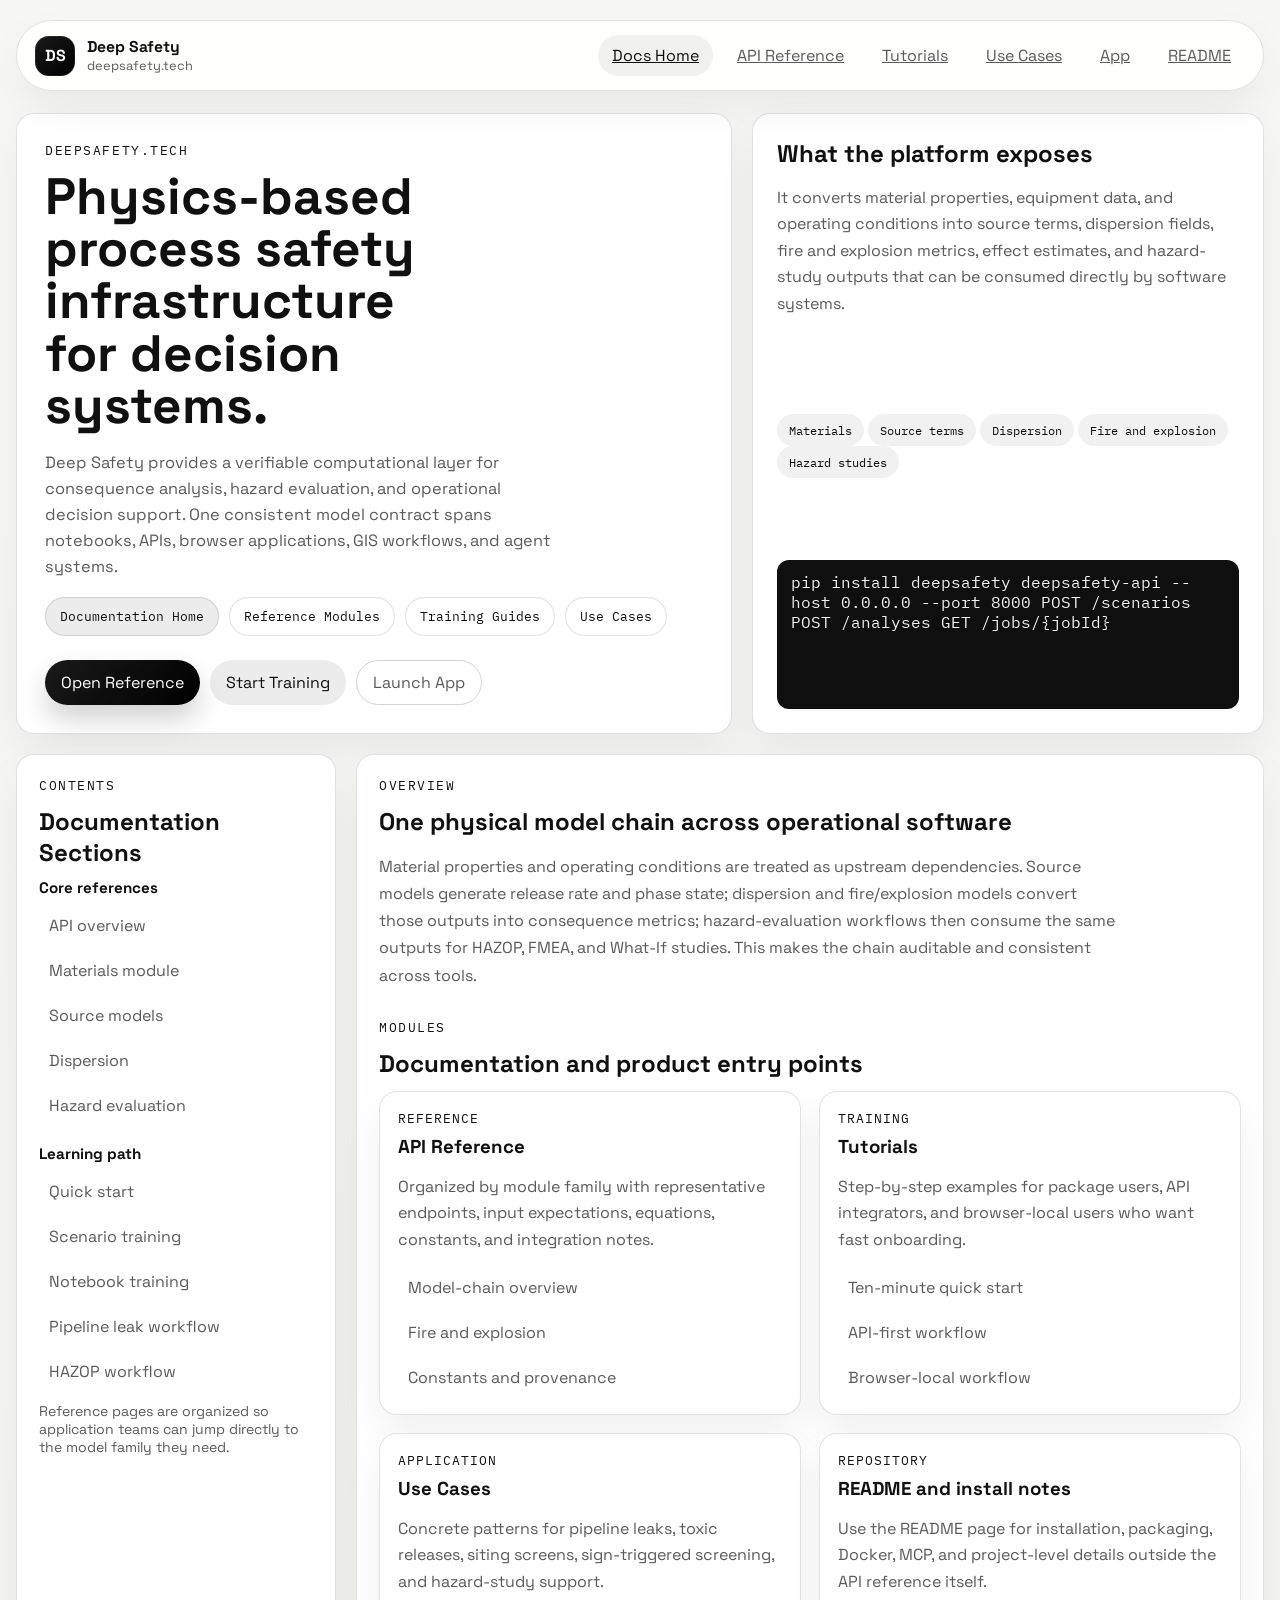
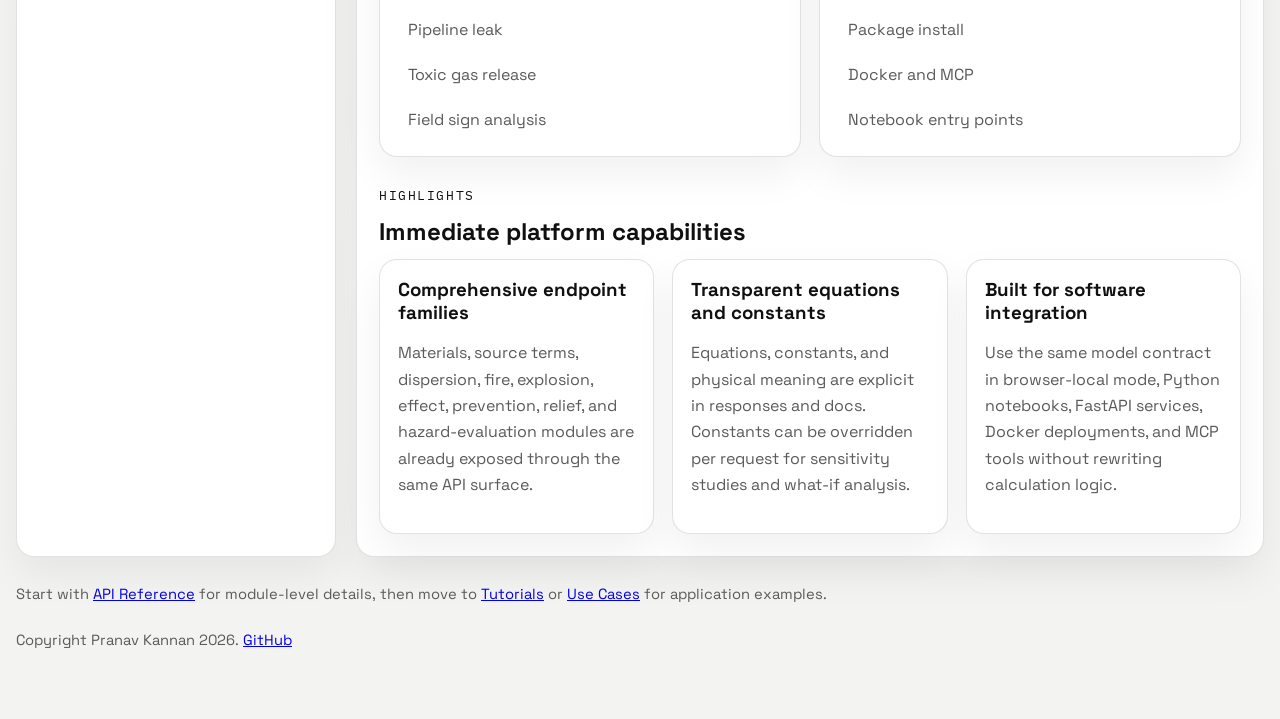
==== commit 8e25a0c9: "- add persisted workflow API and db-backed constants - sync website API docs and browser app paths w" ====
--- a/docs/index.html
+++ b/docs/index.html
@@ -74,9 +74,9 @@
           </div>
           <div class="path-block">pip install deepsafety
 deepsafety-api --host 0.0.0.0 --port 8000
-GET  /service-catalog
-POST /source-models/scenario/select
-POST /effect-models/solve</div>
+POST /scenarios
+POST /analyses
+GET  /jobs/{jobId}</div>
         </aside>
       </header>
 
--- a/docs/styles.css
+++ b/docs/styles.css
@@ -710,6 +710,7 @@
   border-radius: 14px;
   background: #f6f6f4;
   padding: 14px 16px;
+  overflow-x: auto;
 }
 
 .equation-panel pre {
@@ -717,6 +718,25 @@
   white-space: pre-wrap;
   line-height: 1.6;
   color: var(--ink);
+  font-family: "IBM Plex Mono", monospace;
+  font-size: 0.9rem;
+}
+
+.formula-block + .formula-block {
+  margin-top: 18px;
+}
+
+.formula-title {
+  margin: 0 0 10px;
+  font-family: "IBM Plex Mono", monospace;
+  font-size: 0.82rem;
+  text-transform: uppercase;
+  letter-spacing: 0.08em;
+  color: var(--ink-soft);
+}
+
+.equation-panel .mjx-container {
+  margin: 0 !important;
 }
 
 .doc-tabs {
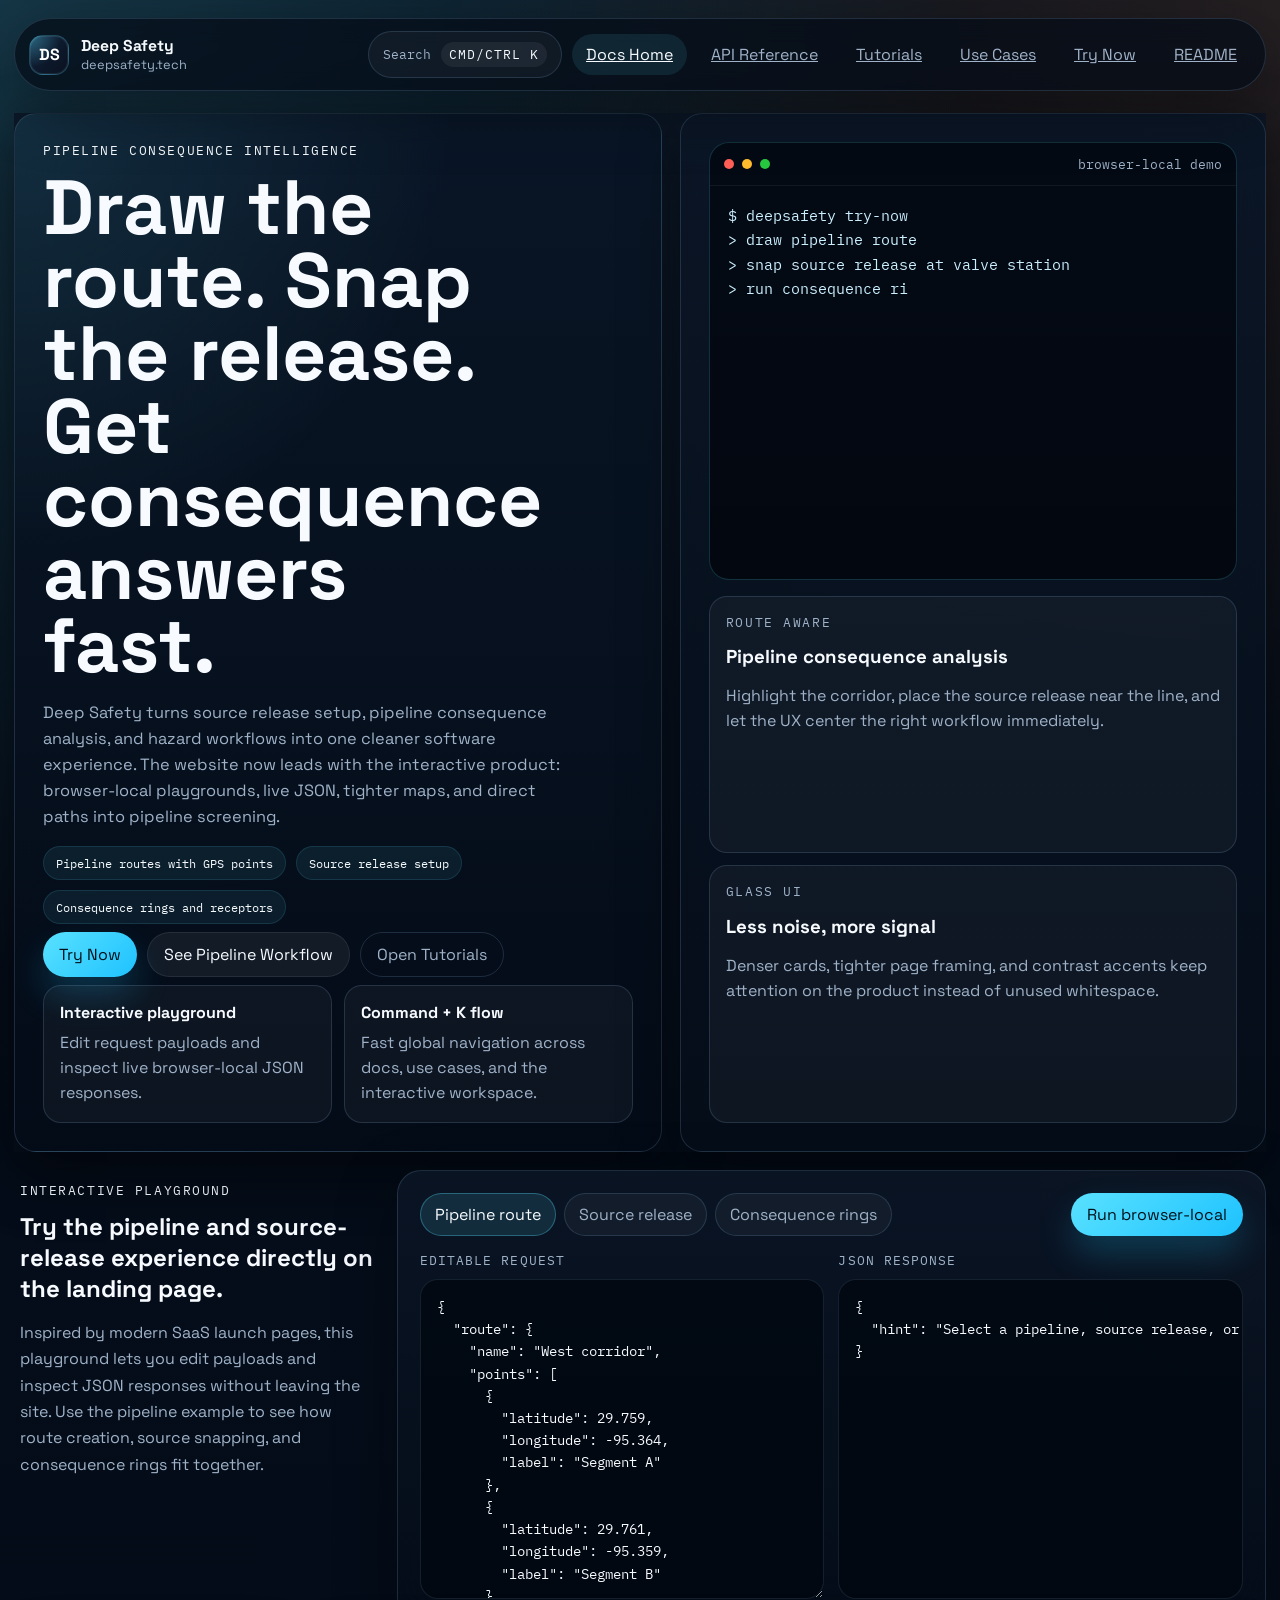
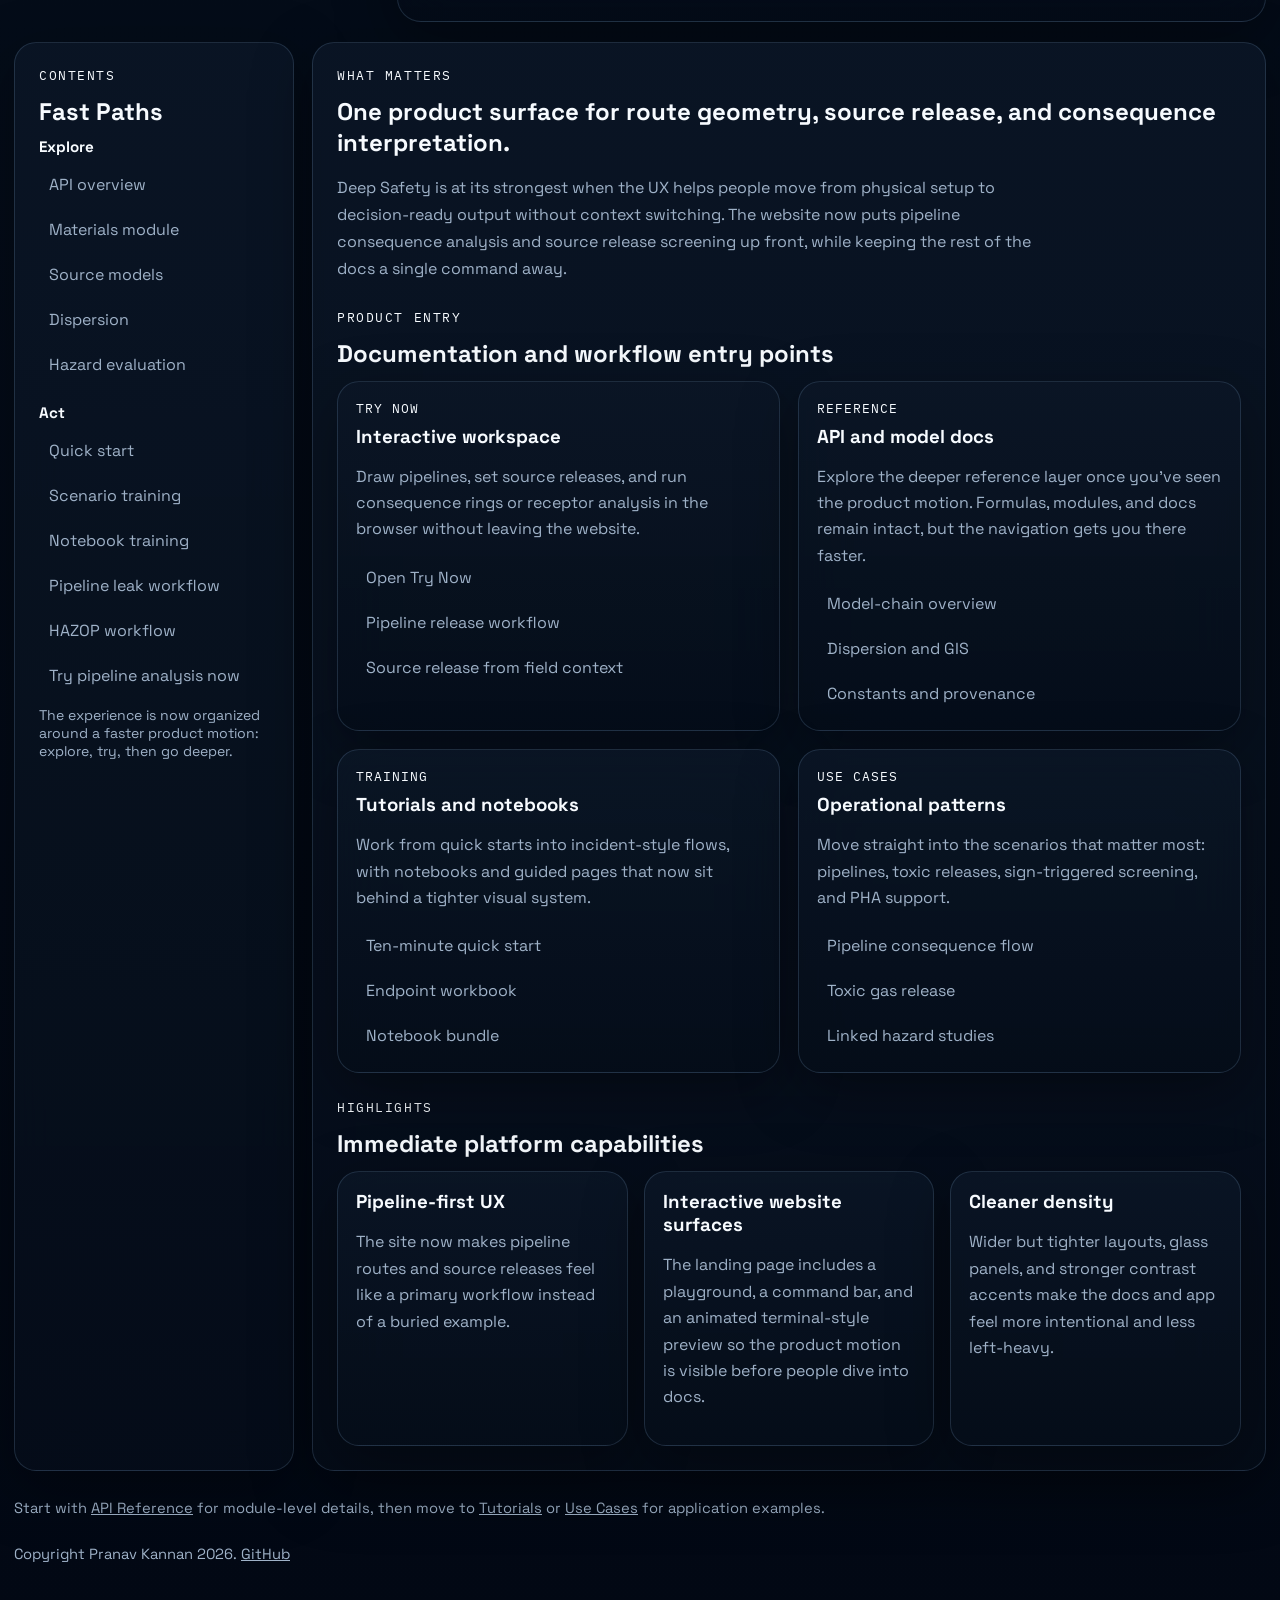
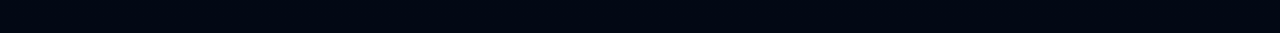
==== commit 56dfe2ea: "- refresh the website UX for a denser SaaS-style experience - rename App to Try Now and foreground p" ====
--- a/docs/index.html
+++ b/docs/index.html
@@ -13,7 +13,7 @@
     <link rel="stylesheet" href="./styles.css" />
   </head>
   <body>
-    <div class="site-shell">
+    <div class="site-shell site-shell--wide">
       <nav class="site-nav">
         <div class="brand-lockup">
           <div class="brand-mark">DS</div>
@@ -22,72 +22,119 @@
             <span>deepsafety.tech</span>
           </div>
         </div>
-        <div class="nav-links">
-          <a class="is-active" href="./index.html">Docs Home</a>
-          <a href="./api-docs.html">API Reference</a>
-          <a href="./tutorials.html">Tutorials</a>
-          <a href="./use-cases.html">Use Cases</a>
-          <a href="./app.html">App</a>
-          <a href="./readme.html">README</a>
+        <div class="nav-actions">
+          <button class="command-trigger" type="button" data-command-trigger>
+            Search
+            <span>CMD/CTRL K</span>
+          </button>
+          <div class="nav-links">
+            <a class="is-active" href="./index.html">Docs Home</a>
+            <a href="./api-docs.html">API Reference</a>
+            <a href="./tutorials.html">Tutorials</a>
+            <a href="./use-cases.html">Use Cases</a>
+            <a href="./app.html">Try Now</a>
+            <a href="./readme.html">README</a>
+          </div>
         </div>
       </nav>
 
-      <header class="hero">
-        <div class="hero-copy">
-          <p class="eyebrow">deepsafety.tech</p>
-          <h1>Physics-based process safety infrastructure for decision systems.</h1>
+      <header class="hero hero--modern">
+        <div class="hero-copy hero-copy--modern">
+          <p class="eyebrow">Pipeline Consequence Intelligence</p>
+          <h1>Draw the route. Snap the release. Get consequence answers fast.</h1>
           <p class="lede">
-            Deep Safety provides a verifiable computational layer for
-            consequence analysis, hazard evaluation, and operational decision
-            support. One consistent model contract spans notebooks, APIs,
-            browser applications, GIS workflows, and agent systems.
+            Deep Safety turns source release setup, pipeline consequence
+            analysis, and hazard workflows into one cleaner software
+            experience. The website now leads with the interactive product:
+            browser-local playgrounds, live JSON, tighter maps, and direct
+            paths into pipeline screening.
           </p>
-          <div class="doc-tabs">
-            <a class="doc-tab is-active" href="./index.html">Documentation Home</a>
-            <a class="doc-tab" href="./api-docs.html">Reference Modules</a>
-            <a class="doc-tab" href="./tutorials.html">Training Guides</a>
-            <a class="doc-tab" href="./use-cases.html">Use Cases</a>
+          <div class="hero-badges">
+            <span class="tag">Pipeline routes with GPS points</span>
+            <span class="tag">Source release setup</span>
+            <span class="tag">Consequence rings and receptors</span>
           </div>
           <div class="hero-actions">
-            <a class="button-link primary-button" href="./api-docs.html">Open Reference</a>
-            <a class="button-link secondary-button" href="./tutorials.html">Start Training</a>
-            <a class="button-link ghost-button" href="./app.html">Launch App</a>
-          </div>
-        </div>
-
-        <aside class="hero-panel stack">
-          <div>
-            <h2>What the platform exposes</h2>
-            <p class="doc-copy">
-              It converts material properties, equipment data, and operating
-              conditions into source terms, dispersion fields, fire and
-              explosion metrics, effect estimates, and hazard-study outputs
-              that can be consumed directly by software systems.
-            </p>
-          </div>
-          <div>
-            <span class="tag">Materials</span>
-            <span class="tag">Source terms</span>
-            <span class="tag">Dispersion</span>
-            <span class="tag">Fire and explosion</span>
-            <span class="tag">Hazard studies</span>
-          </div>
-          <div class="path-block">pip install deepsafety
-deepsafety-api --host 0.0.0.0 --port 8000
-POST /scenarios
-POST /analyses
-GET  /jobs/{jobId}</div>
+            <a class="button-link primary-button" href="./app.html">Try Now</a>
+            <a class="button-link secondary-button" href="./use-cases.html#pipeline">See Pipeline Workflow</a>
+            <a class="button-link ghost-button" href="./tutorials.html">Open Tutorials</a>
+          </div>
+          <div class="hero-kpis">
+            <div class="hero-kpi">
+              <strong>Interactive playground</strong>
+              <span>Edit request payloads and inspect live browser-local JSON responses.</span>
+            </div>
+            <div class="hero-kpi">
+              <strong>Command + K flow</strong>
+              <span>Fast global navigation across docs, use cases, and the interactive workspace.</span>
+            </div>
+          </div>
+        </div>
+
+        <aside class="hero-panel hero-panel--showcase stack">
+          <div class="terminal-window">
+            <div class="terminal-bar">
+              <span></span><span></span><span></span>
+              <small>browser-local demo</small>
+            </div>
+            <pre data-terminal-demo></pre>
+          </div>
+          <div class="signal-grid">
+            <article class="signal-card">
+              <p class="eyebrow">Route Aware</p>
+              <h3>Pipeline consequence analysis</h3>
+              <p>Highlight the corridor, place the source release near the line, and let the UX center the right workflow immediately.</p>
+            </article>
+            <article class="signal-card">
+              <p class="eyebrow">Glass UI</p>
+              <h3>Less noise, more signal</h3>
+              <p>Denser cards, tighter page framing, and contrast accents keep attention on the product instead of unused whitespace.</p>
+            </article>
+          </div>
         </aside>
       </header>
+
+      <section class="playground-shell">
+        <div class="playground-copy">
+          <p class="eyebrow">Interactive Playground</p>
+          <h2>Try the pipeline and source-release experience directly on the landing page.</h2>
+          <p class="doc-copy">
+            Inspired by modern SaaS launch pages, this playground lets you edit
+            payloads and inspect JSON responses without leaving the site. Use
+            the pipeline example to see how route creation, source snapping,
+            and consequence rings fit together.
+          </p>
+        </div>
+        <div class="playground-panel glass-panel" data-playground>
+          <div class="playground-topbar">
+            <div class="playground-tabs">
+              <button class="playground-tab is-active" type="button" data-playground-example="pipeline">Pipeline route</button>
+              <button class="playground-tab" type="button" data-playground-example="source">Source release</button>
+              <button class="playground-tab" type="button" data-playground-example="rings">Consequence rings</button>
+            </div>
+            <button class="primary-button" type="button" data-playground-run>Run browser-local</button>
+          </div>
+          <div class="playground-grid">
+            <label class="playground-pane">
+              <span>Editable request</span>
+              <textarea class="playground-input" data-playground-input></textarea>
+            </label>
+            <div class="playground-pane">
+              <span>JSON response</span>
+              <pre class="playground-output" data-playground-output></pre>
+            </div>
+          </div>
+        </div>
+      </section>
 
       <section class="docs-home-grid">
         <aside class="docs-sidebar">
           <div class="sidebar-title">
             <p class="eyebrow">Contents</p>
-            <h2>Documentation Sections</h2>
+            <h2>Fast Paths</h2>
           </div>
           <div class="sidebar-group">
-            <h3>Core references</h3>
+            <h3>Explore</h3>
             <ul class="sidebar-links">
               <li><a href="./api-docs.html#overview">API overview</a></li>
               <li><a href="./api-docs.html#materials">Materials module</a></li>
@@ -97,90 +144,93 @@
             </ul>
           </div>
           <div class="sidebar-group">
-            <h3>Learning path</h3>
+            <h3>Act</h3>
             <ul class="sidebar-links">
               <li><a href="./tutorials.html#quickstart">Quick start</a></li>
               <li><a href="./tutorials.html#scenario-training">Scenario training</a></li>
               <li><a href="./tutorials.html#notebook-training">Notebook training</a></li>
               <li><a href="./use-cases.html#pipeline">Pipeline leak workflow</a></li>
               <li><a href="./use-cases.html#hazop">HAZOP workflow</a></li>
+              <li><a href="./app.html">Try pipeline analysis now</a></li>
             </ul>
           </div>
           <p class="toc-note">
-            Reference pages are organized so application teams can jump
-            directly to the model family they need.
+            The experience is now organized around a faster product motion:
+            explore, try, then go deeper.
           </p>
         </aside>
 
         <main class="docs-content">
           <section class="doc-section">
-            <p class="eyebrow">Overview</p>
-            <h2>One physical model chain across operational software</h2>
+            <p class="eyebrow">What Matters</p>
+            <h2>One product surface for route geometry, source release, and consequence interpretation.</h2>
             <p class="section-intro">
-              Material properties and operating conditions are treated as
-              upstream dependencies. Source models generate release rate and
-              phase state; dispersion and fire/explosion models convert those
-              outputs into consequence metrics; hazard-evaluation workflows then
-              consume the same outputs for HAZOP, FMEA, and What-If studies.
-              This makes the chain auditable and consistent across tools.
+              Deep Safety is at its strongest when the UX helps people move
+              from physical setup to decision-ready output without context
+              switching. The website now puts pipeline consequence analysis and
+              source release screening up front, while keeping the rest of the
+              docs a single command away.
             </p>
           </section>
 
           <section class="doc-section">
-            <p class="eyebrow">Modules</p>
-            <h2>Documentation and product entry points</h2>
+            <p class="eyebrow">Product Entry</p>
+            <h2>Documentation and workflow entry points</h2>
             <div class="module-grid">
               <article class="module-list">
+                <div class="module-kicker">Try Now</div>
+                <h3>Interactive workspace</h3>
+                <p>
+                  Draw pipelines, set source releases, and run consequence
+                  rings or receptor analysis in the browser without leaving the
+                  website.
+                </p>
+                <ul class="module-links">
+                  <li><a href="./app.html">Open Try Now</a></li>
+                  <li><a href="./use-cases.html#pipeline">Pipeline release workflow</a></li>
+                  <li><a href="./use-cases.html#signs">Source release from field context</a></li>
+                </ul>
+              </article>
+              <article class="module-list">
                 <div class="module-kicker">Reference</div>
-                <h3>API Reference</h3>
-                <p>
-                  Organized by module family with representative endpoints,
-                  input expectations, equations, constants, and integration
-                  notes.
+                <h3>API and model docs</h3>
+                <p>
+                  Explore the deeper reference layer once you’ve seen the
+                  product motion. Formulas, modules, and docs remain intact,
+                  but the navigation gets you there faster.
                 </p>
                 <ul class="module-links">
                   <li><a href="./api-docs.html#overview">Model-chain overview</a></li>
-                  <li><a href="./api-docs.html#fire-explosion">Fire and explosion</a></li>
+                  <li><a href="./api-docs.html#dispersion">Dispersion and GIS</a></li>
                   <li><a href="./api-docs.html#constants">Constants and provenance</a></li>
                 </ul>
               </article>
               <article class="module-list">
                 <div class="module-kicker">Training</div>
-                <h3>Tutorials</h3>
-                <p>
-                  Step-by-step examples for package users, API integrators, and
-                  browser-local users who want fast onboarding.
+                <h3>Tutorials and notebooks</h3>
+                <p>
+                  Work from quick starts into incident-style flows, with
+                  notebooks and guided pages that now sit behind a tighter
+                  visual system.
                 </p>
                 <ul class="module-links">
                   <li><a href="./tutorials.html#quickstart">Ten-minute quick start</a></li>
-                  <li><a href="./tutorials.html#api-training">API-first workflow</a></li>
-                  <li><a href="./tutorials.html#browser-training">Browser-local workflow</a></li>
-                </ul>
-              </article>
-              <article class="module-list">
-                <div class="module-kicker">Application</div>
-                <h3>Use Cases</h3>
-                <p>
-                  Concrete patterns for pipeline leaks, toxic releases, siting
-                  screens, sign-triggered screening, and hazard-study support.
-                </p>
-                <ul class="module-links">
-                  <li><a href="./use-cases.html#pipeline">Pipeline leak</a></li>
+                  <li><a href="./tutorials.html#endpoint-workbook">Endpoint workbook</a></li>
+                  <li><a href="./tutorials.html#notebook-training">Notebook bundle</a></li>
+                </ul>
+              </article>
+              <article class="module-list">
+                <div class="module-kicker">Use Cases</div>
+                <h3>Operational patterns</h3>
+                <p>
+                  Move straight into the scenarios that matter most:
+                  pipelines, toxic releases, sign-triggered screening, and PHA
+                  support.
+                </p>
+                <ul class="module-links">
+                  <li><a href="./use-cases.html#pipeline">Pipeline consequence flow</a></li>
                   <li><a href="./use-cases.html#toxic-release">Toxic gas release</a></li>
-                  <li><a href="./use-cases.html#signs">Field sign analysis</a></li>
-                </ul>
-              </article>
-              <article class="module-list">
-                <div class="module-kicker">Repository</div>
-                <h3>README and install notes</h3>
-                <p>
-                  Use the README page for installation, packaging, Docker, MCP,
-                  and project-level details outside the API reference itself.
-                </p>
-                <ul class="module-links">
-                  <li><a href="./readme.html">Package install</a></li>
-                  <li><a href="./readme.html">Docker and MCP</a></li>
-                  <li><a href="./readme.html">Notebook entry points</a></li>
+                  <li><a href="./use-cases.html#hazop">Linked hazard studies</a></li>
                 </ul>
               </article>
             </div>
@@ -191,27 +241,26 @@
             <h2>Immediate platform capabilities</h2>
             <div class="mini-grid">
               <article class="mini-card">
-                <h3>Comprehensive endpoint families</h3>
-                <p>
-                  Materials, source terms, dispersion, fire, explosion, effect,
-                  prevention, relief, and hazard-evaluation modules are already
-                  exposed through the same API surface.
+                <h3>Pipeline-first UX</h3>
+                <p>
+                  The site now makes pipeline routes and source releases feel
+                  like a primary workflow instead of a buried example.
                 </p>
               </article>
               <article class="mini-card">
-                <h3>Transparent equations and constants</h3>
-                <p>
-                  Equations, constants, and physical meaning are explicit in
-                  responses and docs. Constants can be overridden per request
-                  for sensitivity studies and what-if analysis.
+                <h3>Interactive website surfaces</h3>
+                <p>
+                  The landing page includes a playground, a command bar, and an
+                  animated terminal-style preview so the product motion is
+                  visible before people dive into docs.
                 </p>
               </article>
               <article class="mini-card">
-                <h3>Built for software integration</h3>
-                <p>
-                  Use the same model contract in browser-local mode, Python
-                  notebooks, FastAPI services, Docker deployments, and MCP
-                  tools without rewriting calculation logic.
+                <h3>Cleaner density</h3>
+                <p>
+                  Wider but tighter layouts, glass panels, and stronger
+                  contrast accents make the docs and app feel more intentional
+                  and less left-heavy.
                 </p>
               </article>
             </div>
@@ -231,5 +280,7 @@
         <a href="https://github.com/pkbythebay29">GitHub</a>
       </p>
     </div>
+    <script src="./browser-api.js"></script>
+    <script src="./site.js"></script>
   </body>
 </html>
--- a/docs/styles.css
+++ b/docs/styles.css
@@ -824,3 +824,668 @@
     flex-direction: column;
   }
 }
+
+/* 2026 UX refresh */
+
+:root {
+  --bg: #07111f;
+  --bg-strong: #020814;
+  --paper: rgba(7, 17, 31, 0.72);
+  --paper-strong: rgba(10, 22, 38, 0.92);
+  --ink: #f7fbff;
+  --ink-soft: #9fb2c8;
+  --accent: #59e1ff;
+  --accent-strong: #1ec2ff;
+  --accent-warm: #ff8b3d;
+  --line: rgba(120, 154, 191, 0.22);
+  --line-strong: rgba(120, 154, 191, 0.38);
+  --shadow: 0 18px 60px rgba(0, 0, 0, 0.34);
+  --radius: 22px;
+}
+
+body {
+  background:
+    radial-gradient(circle at top left, rgba(89, 225, 255, 0.18), transparent 28%),
+    radial-gradient(circle at top right, rgba(255, 139, 61, 0.12), transparent 24%),
+    linear-gradient(180deg, #06101d 0%, #020814 100%);
+  color: var(--ink);
+}
+
+a {
+  color: inherit;
+}
+
+.site-shell {
+  position: relative;
+  width: min(1380px, calc(100% - 28px));
+  padding: 18px 0 56px;
+}
+
+.site-shell--wide {
+  width: min(1500px, calc(100% - 28px));
+}
+
+.site-nav {
+  position: sticky;
+  top: 12px;
+  z-index: 20;
+  padding: 12px 14px;
+  border: 1px solid var(--line);
+  background: rgba(5, 12, 23, 0.72);
+  box-shadow: var(--shadow);
+}
+
+.brand-mark {
+  background:
+    radial-gradient(circle at top left, rgba(89, 225, 255, 0.36), transparent 58%),
+    linear-gradient(135deg, #11233b, #09111f);
+  border: 1px solid rgba(89, 225, 255, 0.26);
+}
+
+.brand-text strong {
+  color: var(--ink);
+}
+
+.brand-text span,
+.toc-note,
+.page-title p,
+.doc-copy,
+.list-copy,
+.panel-header p,
+.lede,
+.helper,
+.result-meta,
+.constant-list,
+.equation-list,
+.module-list p,
+.tutorial-card p,
+.use-case-card p,
+.mini-card p,
+.inline-note {
+  color: var(--ink-soft);
+}
+
+.nav-actions {
+  display: flex;
+  align-items: center;
+  gap: 10px;
+  flex-wrap: wrap;
+  justify-content: flex-end;
+}
+
+.command-trigger {
+  display: inline-flex;
+  align-items: center;
+  gap: 10px;
+  border-radius: 999px;
+  border: 1px solid var(--line);
+  background: rgba(255, 255, 255, 0.04);
+  color: var(--ink-soft);
+  padding: 10px 14px;
+  font-family: "IBM Plex Mono", monospace;
+  font-size: 0.8rem;
+}
+
+.command-trigger span {
+  padding: 4px 8px;
+  border-radius: 999px;
+  background: rgba(255, 255, 255, 0.06);
+  color: var(--ink);
+  letter-spacing: 0.08em;
+}
+
+.nav-links a {
+  color: var(--ink-soft);
+}
+
+.nav-links a:hover,
+.nav-links a.is-active {
+  background: rgba(89, 225, 255, 0.1);
+  color: var(--ink);
+}
+
+.hero,
+.page-title,
+.docs-sidebar,
+.docs-content,
+.module-list,
+.tutorial-card,
+.use-case-card,
+.mini-card,
+.hero-panel,
+.feature-card,
+.endpoint-card,
+.stat-card,
+.callout,
+.code-block,
+.card {
+  border-color: var(--line);
+  background: linear-gradient(180deg, rgba(11, 22, 38, 0.86), rgba(5, 13, 25, 0.9));
+  box-shadow: var(--shadow);
+}
+
+.hero-copy,
+.hero-panel,
+.card,
+.docs-sidebar,
+.docs-content,
+.module-list,
+.tutorial-card,
+.use-case-card,
+.mini-card,
+.callout,
+.feature-card,
+.endpoint-card,
+.stat-card {
+  backdrop-filter: blur(24px);
+}
+
+.hero--modern {
+  grid-template-columns: minmax(0, 1.05fr) minmax(420px, 0.95fr);
+  gap: 18px;
+  margin-bottom: 18px;
+}
+
+.hero-copy--modern,
+.hero-panel--showcase,
+.page-title,
+.docs-sidebar,
+.docs-content {
+  padding: 28px;
+}
+
+.hero-copy--modern {
+  background:
+    radial-gradient(circle at top left, rgba(89, 225, 255, 0.12), transparent 36%),
+    linear-gradient(180deg, rgba(10, 22, 38, 0.92), rgba(4, 12, 24, 0.94));
+}
+
+.hero-copy--modern h1 {
+  font-size: clamp(3rem, 6vw, 5.8rem);
+  line-height: 0.95;
+  max-width: 9ch;
+}
+
+h1,
+.page-title h1 {
+  max-width: none;
+  color: var(--ink);
+}
+
+.page-title {
+  display: grid;
+  gap: 14px;
+  margin-bottom: 18px;
+}
+
+.app-hero {
+  grid-template-columns: minmax(0, 1.05fr) minmax(420px, 0.95fr);
+  align-items: stretch;
+  gap: 18px;
+}
+
+.app-hero-copy {
+  display: grid;
+  gap: 14px;
+}
+
+.app-hero h1 {
+  font-size: clamp(2.6rem, 5vw, 4.8rem);
+  line-height: 0.96;
+  max-width: 11ch;
+}
+
+.hero-badges {
+  display: flex;
+  flex-wrap: wrap;
+  gap: 10px;
+}
+
+.tag,
+.detail-chip {
+  background: rgba(89, 225, 255, 0.08);
+  border: 1px solid rgba(89, 225, 255, 0.12);
+  color: var(--ink);
+}
+
+.hero-actions {
+  margin-top: 8px;
+}
+
+.primary-button,
+.primary-button.button-link {
+  background: linear-gradient(135deg, var(--accent), var(--accent-strong));
+  color: #00111a;
+  box-shadow: 0 18px 34px rgba(30, 194, 255, 0.22);
+}
+
+.secondary-button,
+.secondary-button.button-link {
+  background: rgba(255, 255, 255, 0.06);
+  color: var(--ink);
+  border: 1px solid rgba(255, 255, 255, 0.08);
+}
+
+.ghost-button,
+.ghost-button.button-link {
+  background: transparent;
+  color: var(--ink-soft);
+  border: 1px solid var(--line);
+}
+
+.hero-kpis,
+.signal-grid {
+  display: grid;
+  gap: 12px;
+}
+
+.signal-grid--two {
+  grid-template-columns: repeat(2, minmax(0, 1fr));
+}
+
+.hero-kpis {
+  grid-template-columns: repeat(2, minmax(0, 1fr));
+  margin-top: 8px;
+}
+
+.hero-kpi,
+.signal-card {
+  padding: 16px;
+  border-radius: 18px;
+  border: 1px solid var(--line);
+  background: rgba(255, 255, 255, 0.04);
+}
+
+.hero-kpi strong,
+.signal-card h3 {
+  display: block;
+  margin-bottom: 8px;
+}
+
+.hero-kpi span,
+.signal-card p {
+  color: var(--ink-soft);
+  line-height: 1.55;
+}
+
+.terminal-window {
+  border-radius: 20px;
+  border: 1px solid rgba(89, 225, 255, 0.18);
+  background: linear-gradient(180deg, rgba(4, 10, 20, 0.92), rgba(3, 8, 16, 0.98));
+  overflow: hidden;
+}
+
+.terminal-bar {
+  display: flex;
+  align-items: center;
+  gap: 8px;
+  padding: 12px 14px;
+  border-bottom: 1px solid rgba(255, 255, 255, 0.06);
+}
+
+.terminal-bar span {
+  width: 10px;
+  height: 10px;
+  border-radius: 999px;
+  background: rgba(255, 255, 255, 0.18);
+}
+
+.terminal-bar span:nth-child(1) {
+  background: #ff5f57;
+}
+
+.terminal-bar span:nth-child(2) {
+  background: #ffbd2e;
+}
+
+.terminal-bar span:nth-child(3) {
+  background: #28c840;
+}
+
+.terminal-bar small {
+  margin-left: auto;
+  color: var(--ink-soft);
+  font-family: "IBM Plex Mono", monospace;
+}
+
+.terminal-window pre {
+  margin: 0;
+  min-height: 220px;
+  padding: 18px;
+  color: #cbefff;
+  font-size: 0.92rem;
+  line-height: 1.65;
+  font-family: "IBM Plex Mono", monospace;
+}
+
+.playground-shell {
+  display: grid;
+  grid-template-columns: minmax(260px, 0.42fr) minmax(0, 1fr);
+  gap: 18px;
+  margin-bottom: 20px;
+  align-items: start;
+}
+
+.playground-copy {
+  padding: 12px 4px 0 6px;
+}
+
+.playground-copy h2 {
+  margin-bottom: 12px;
+}
+
+.playground-panel {
+  padding: 22px;
+  border-radius: 24px;
+  border: 1px solid var(--line);
+  background:
+    linear-gradient(180deg, rgba(11, 22, 38, 0.86), rgba(4, 12, 24, 0.92)),
+    radial-gradient(circle at top right, rgba(255, 139, 61, 0.08), transparent 28%);
+  box-shadow: var(--shadow);
+}
+
+.glass-panel {
+  backdrop-filter: blur(28px);
+}
+
+.playground-topbar {
+  display: flex;
+  align-items: center;
+  justify-content: space-between;
+  gap: 14px;
+  margin-bottom: 16px;
+  flex-wrap: wrap;
+}
+
+.playground-tabs {
+  display: flex;
+  gap: 8px;
+  flex-wrap: wrap;
+}
+
+.playground-tab {
+  border: 1px solid var(--line);
+  background: rgba(255, 255, 255, 0.04);
+  color: var(--ink-soft);
+  padding: 10px 14px;
+  border-radius: 999px;
+}
+
+.playground-tab.is-active {
+  background: rgba(89, 225, 255, 0.12);
+  color: var(--ink);
+  border-color: rgba(89, 225, 255, 0.32);
+}
+
+.playground-grid {
+  display: grid;
+  grid-template-columns: repeat(2, minmax(0, 1fr));
+  gap: 14px;
+}
+
+.playground-pane {
+  display: grid;
+  gap: 10px;
+}
+
+.playground-pane > span {
+  color: var(--ink-soft);
+  font-family: "IBM Plex Mono", monospace;
+  font-size: 0.82rem;
+  text-transform: uppercase;
+  letter-spacing: 0.08em;
+}
+
+.playground-input,
+.playground-output,
+.code-block pre,
+.endpoint-card pre,
+.path-block,
+.equation-panel,
+input,
+select,
+textarea {
+  border: 1px solid rgba(120, 154, 191, 0.16);
+  background: rgba(1, 7, 16, 0.74);
+  color: var(--ink);
+}
+
+.playground-input,
+.playground-output {
+  min-height: 320px;
+  padding: 16px;
+  border-radius: 18px;
+  font-family: "IBM Plex Mono", monospace;
+  font-size: 0.88rem;
+  line-height: 1.58;
+  overflow: auto;
+  margin: 0;
+}
+
+.docs-home-grid {
+  grid-template-columns: 280px minmax(0, 1fr);
+  gap: 18px;
+}
+
+.docs-content,
+.docs-sidebar {
+  padding: 24px;
+}
+
+.doc-section + .doc-section {
+  margin-top: 26px;
+}
+
+.section-intro {
+  max-width: 72ch;
+}
+
+.module-grid {
+  grid-template-columns: repeat(2, minmax(0, 1fr));
+}
+
+.mini-grid,
+.tutorial-grid,
+.use-case-grid,
+.cards-grid {
+  gap: 16px;
+}
+
+.cards-grid {
+  grid-template-columns: repeat(3, minmax(0, 1fr));
+}
+
+.app-layout {
+  grid-template-columns: minmax(400px, 460px) minmax(0, 1fr);
+  gap: 18px;
+  align-items: start;
+}
+
+.app-layout > .card:first-child {
+  position: sticky;
+  top: 96px;
+}
+
+.app-layout > .card,
+.docs-grid > .card {
+  padding: 22px;
+}
+
+#map {
+  min-height: 700px;
+  border-radius: 20px;
+  border-color: var(--line-strong);
+}
+
+.docs-grid {
+  grid-template-columns: repeat(2, minmax(0, 1fr));
+  gap: 18px;
+}
+
+.result-card,
+.doc-card {
+  background: rgba(255, 255, 255, 0.03);
+  border-color: var(--line);
+}
+
+.callout {
+  background:
+    linear-gradient(180deg, rgba(15, 28, 46, 0.9), rgba(7, 15, 28, 0.92)),
+    radial-gradient(circle at top right, rgba(255, 139, 61, 0.12), transparent 34%);
+}
+
+.path-block {
+  border-radius: 18px;
+}
+
+.equation-panel {
+  background: rgba(255, 255, 255, 0.03);
+}
+
+.reference-table th,
+th {
+  color: var(--ink-soft);
+}
+
+th,
+td,
+.reference-table th,
+.reference-table td {
+  border-bottom-color: var(--line);
+}
+
+.page-title code,
+.doc-copy code,
+.section-intro code {
+  color: var(--accent);
+}
+
+.command-palette-shell {
+  position: fixed;
+  inset: 0;
+  display: none;
+  z-index: 60;
+}
+
+.command-palette-shell.is-open {
+  display: block;
+}
+
+.command-palette-backdrop {
+  position: absolute;
+  inset: 0;
+  background: rgba(0, 4, 12, 0.72);
+  backdrop-filter: blur(10px);
+}
+
+.command-palette {
+  position: relative;
+  width: min(720px, calc(100% - 24px));
+  margin: 10vh auto 0;
+  border-radius: 24px;
+  border: 1px solid var(--line);
+  background: rgba(6, 14, 26, 0.92);
+  box-shadow: 0 24px 90px rgba(0, 0, 0, 0.45);
+  overflow: hidden;
+}
+
+.command-palette-head {
+  display: flex;
+  align-items: center;
+  gap: 12px;
+  padding: 14px;
+  border-bottom: 1px solid var(--line);
+}
+
+.command-input {
+  border: 0;
+  background: transparent;
+  padding: 6px 2px;
+  color: var(--ink);
+}
+
+.command-close {
+  border-radius: 999px;
+  background: rgba(255, 255, 255, 0.06);
+  color: var(--ink-soft);
+  padding: 8px 12px;
+}
+
+.command-results {
+  display: grid;
+  gap: 2px;
+  padding: 10px;
+}
+
+.command-result {
+  display: flex;
+  align-items: baseline;
+  justify-content: space-between;
+  gap: 12px;
+  padding: 14px 16px;
+  border-radius: 16px;
+  text-decoration: none;
+  color: var(--ink);
+}
+
+.command-result small {
+  color: var(--ink-soft);
+  font-family: "IBM Plex Mono", monospace;
+}
+
+.command-result:hover,
+.command-result.is-active {
+  background: rgba(89, 225, 255, 0.08);
+}
+
+@media (max-width: 1180px) {
+  .hero--modern,
+  .app-hero,
+  .playground-shell,
+  .docs-home-grid,
+  .app-layout,
+  .docs-grid,
+  .module-grid,
+  .tutorial-grid,
+  .use-case-grid,
+  .cards-grid,
+  .mini-grid,
+  .hero-kpis {
+    grid-template-columns: 1fr;
+  }
+
+  .app-layout > .card:first-child {
+    position: static;
+  }
+}
+
+@media (max-width: 760px) {
+  .site-shell,
+  .site-shell--wide {
+    width: min(100% - 18px, 1500px);
+  }
+
+  .nav-actions {
+    width: 100%;
+    justify-content: stretch;
+  }
+
+  .command-trigger {
+    width: 100%;
+    justify-content: space-between;
+  }
+
+  .playground-grid {
+    grid-template-columns: 1fr;
+  }
+
+  .hero-copy--modern h1,
+  .app-hero h1 {
+    font-size: clamp(2.35rem, 12vw, 4rem);
+    max-width: none;
+  }
+
+  #map {
+    min-height: 460px;
+  }
+}
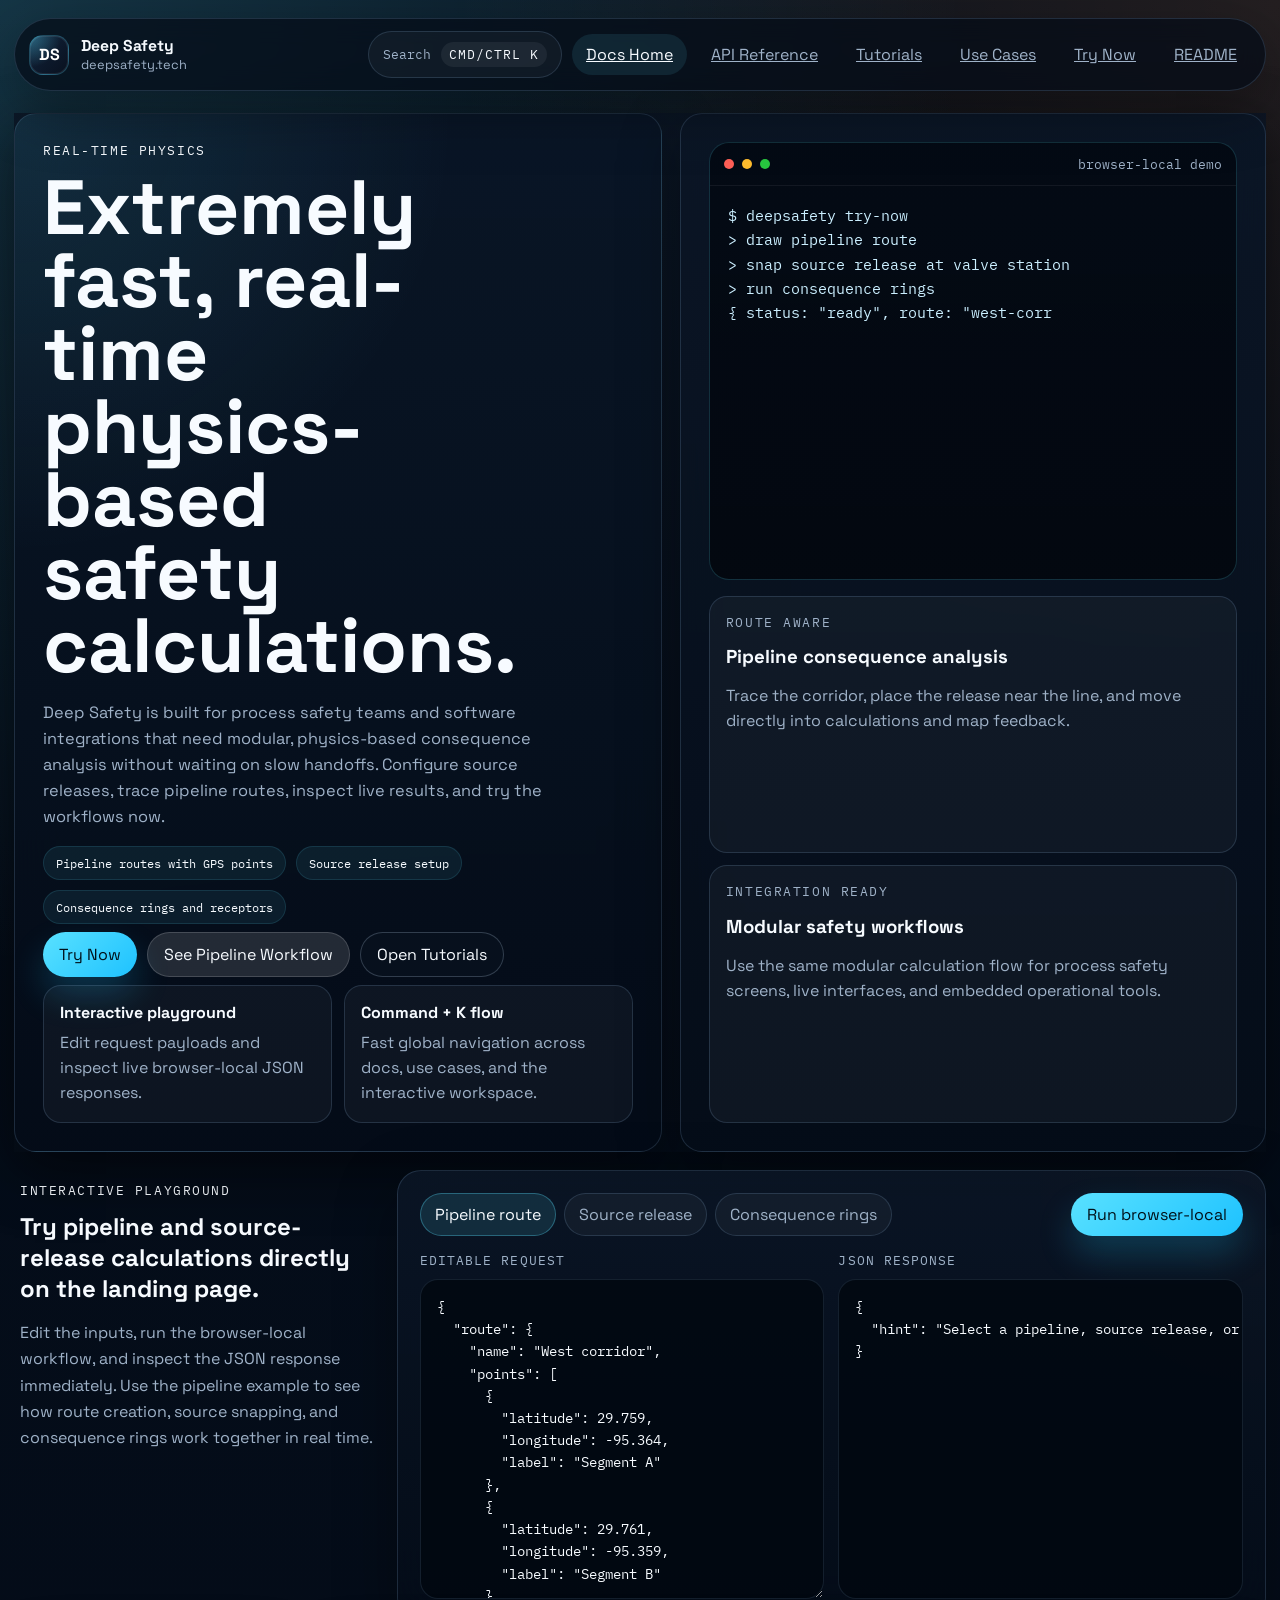
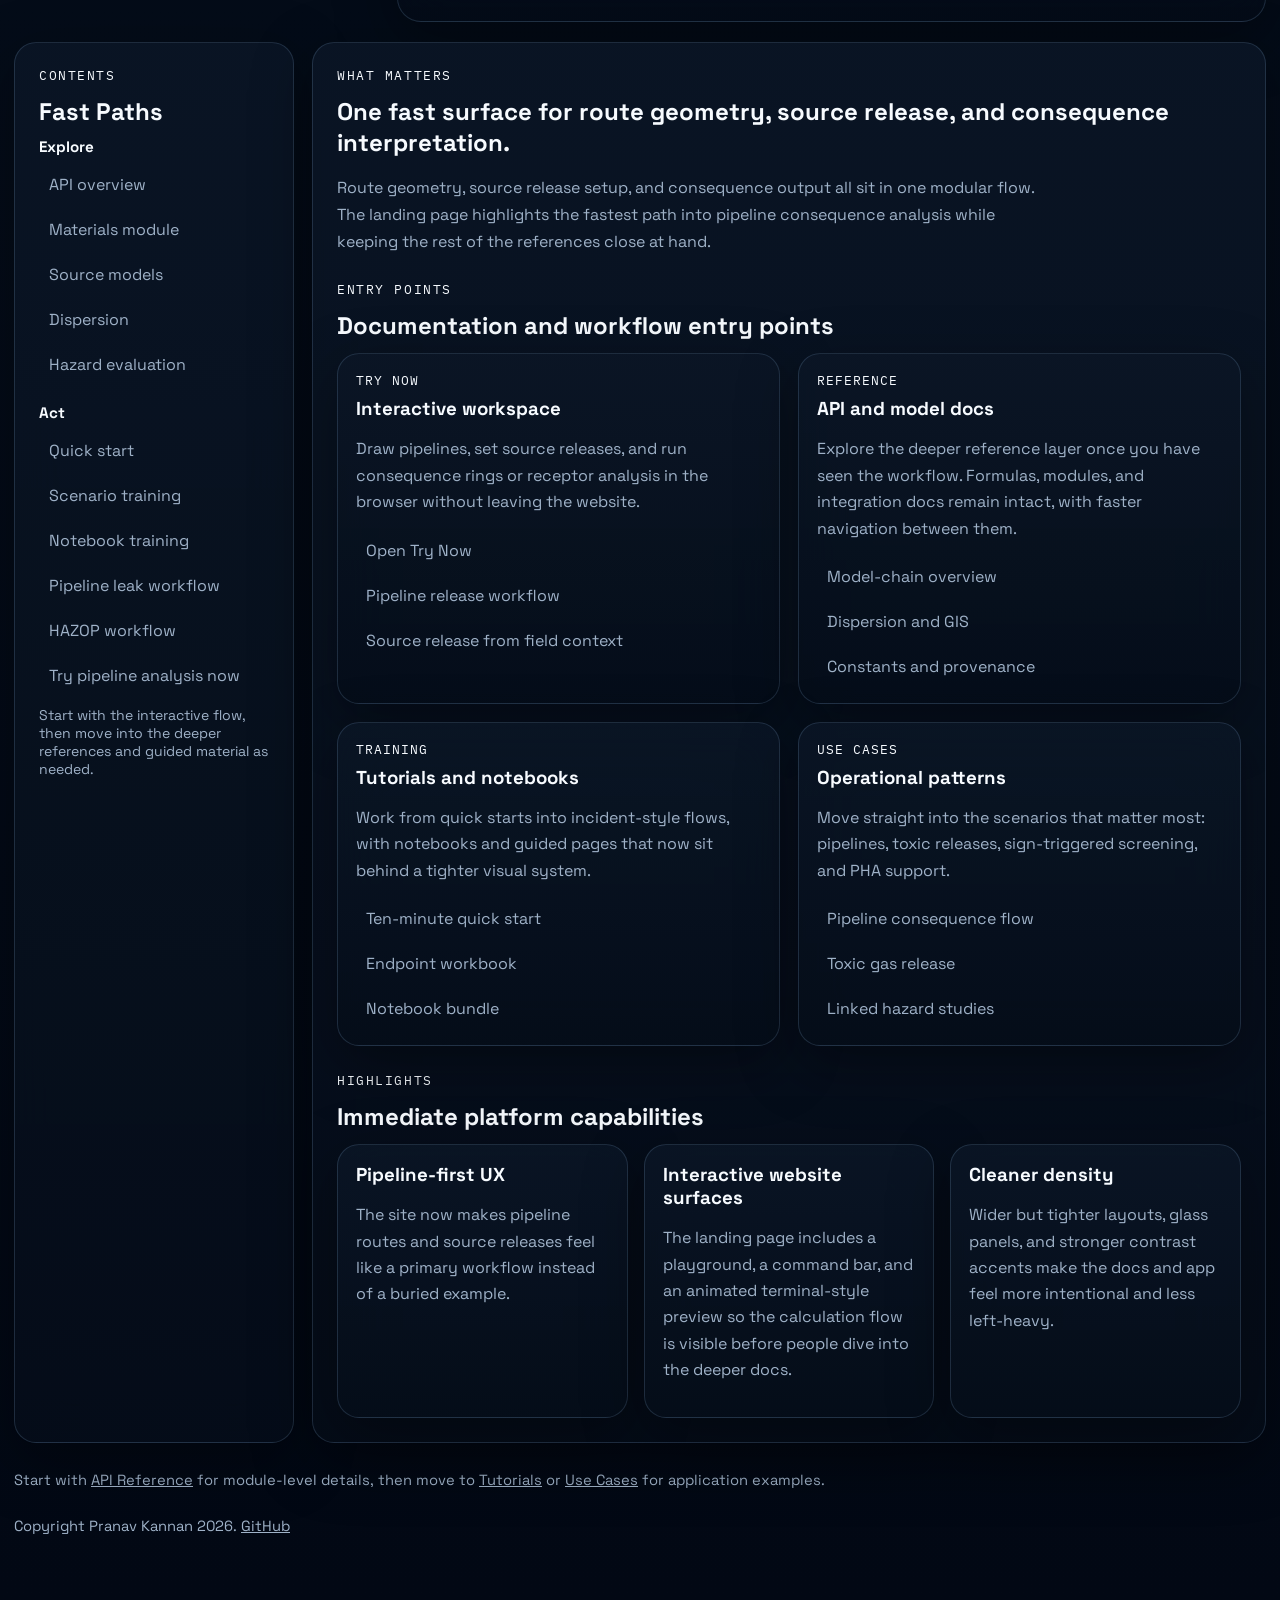
==== commit c312f0e3: "- tighten the website layout and map emphasis - refine landing-page copy around real-time physics an" ====
--- a/docs/index.html
+++ b/docs/index.html
@@ -40,14 +40,13 @@
 
       <header class="hero hero--modern">
         <div class="hero-copy hero-copy--modern">
-          <p class="eyebrow">Pipeline Consequence Intelligence</p>
-          <h1>Draw the route. Snap the release. Get consequence answers fast.</h1>
+          <p class="eyebrow">Real-Time Physics</p>
+          <h1>Extremely fast, real-time physics-based safety calculations.</h1>
           <p class="lede">
-            Deep Safety turns source release setup, pipeline consequence
-            analysis, and hazard workflows into one cleaner software
-            experience. The website now leads with the interactive product:
-            browser-local playgrounds, live JSON, tighter maps, and direct
-            paths into pipeline screening.
+            Deep Safety is built for process safety teams and software
+            integrations that need modular, physics-based consequence analysis
+            without waiting on slow handoffs. Configure source releases, trace
+            pipeline routes, inspect live results, and try the workflows now.
           </p>
           <div class="hero-badges">
             <span class="tag">Pipeline routes with GPS points</span>
@@ -83,12 +82,12 @@
             <article class="signal-card">
               <p class="eyebrow">Route Aware</p>
               <h3>Pipeline consequence analysis</h3>
-              <p>Highlight the corridor, place the source release near the line, and let the UX center the right workflow immediately.</p>
+              <p>Trace the corridor, place the release near the line, and move directly into calculations and map feedback.</p>
             </article>
             <article class="signal-card">
-              <p class="eyebrow">Glass UI</p>
-              <h3>Less noise, more signal</h3>
-              <p>Denser cards, tighter page framing, and contrast accents keep attention on the product instead of unused whitespace.</p>
+              <p class="eyebrow">Integration Ready</p>
+              <h3>Modular safety workflows</h3>
+              <p>Use the same modular calculation flow for process safety screens, live interfaces, and embedded operational tools.</p>
             </article>
           </div>
         </aside>
@@ -97,12 +96,12 @@
       <section class="playground-shell">
         <div class="playground-copy">
           <p class="eyebrow">Interactive Playground</p>
-          <h2>Try the pipeline and source-release experience directly on the landing page.</h2>
+          <h2>Try pipeline and source-release calculations directly on the landing page.</h2>
           <p class="doc-copy">
-            Inspired by modern SaaS launch pages, this playground lets you edit
-            payloads and inspect JSON responses without leaving the site. Use
-            the pipeline example to see how route creation, source snapping,
-            and consequence rings fit together.
+            Edit the inputs, run the browser-local workflow, and inspect the
+            JSON response immediately. Use the pipeline example to see how
+            route creation, source snapping, and consequence rings work
+            together in real time.
           </p>
         </div>
         <div class="playground-panel glass-panel" data-playground>
@@ -155,26 +154,25 @@
             </ul>
           </div>
           <p class="toc-note">
-            The experience is now organized around a faster product motion:
-            explore, try, then go deeper.
+            Start with the interactive flow, then move into the deeper
+            references and guided material as needed.
           </p>
         </aside>
 
         <main class="docs-content">
           <section class="doc-section">
             <p class="eyebrow">What Matters</p>
-            <h2>One product surface for route geometry, source release, and consequence interpretation.</h2>
+            <h2>One fast surface for route geometry, source release, and consequence interpretation.</h2>
             <p class="section-intro">
-              Deep Safety is at its strongest when the UX helps people move
-              from physical setup to decision-ready output without context
-              switching. The website now puts pipeline consequence analysis and
-              source release screening up front, while keeping the rest of the
-              docs a single command away.
+              Route geometry, source release setup, and consequence output all
+              sit in one modular flow. The landing page highlights the fastest
+              path into pipeline consequence analysis while keeping the rest of
+              the references close at hand.
             </p>
           </section>
 
           <section class="doc-section">
-            <p class="eyebrow">Product Entry</p>
+            <p class="eyebrow">Entry Points</p>
             <h2>Documentation and workflow entry points</h2>
             <div class="module-grid">
               <article class="module-list">
@@ -195,9 +193,9 @@
                 <div class="module-kicker">Reference</div>
                 <h3>API and model docs</h3>
                 <p>
-                  Explore the deeper reference layer once you’ve seen the
-                  product motion. Formulas, modules, and docs remain intact,
-                  but the navigation gets you there faster.
+                  Explore the deeper reference layer once you have seen the
+                  workflow. Formulas, modules, and integration docs remain
+                  intact, with faster navigation between them.
                 </p>
                 <ul class="module-links">
                   <li><a href="./api-docs.html#overview">Model-chain overview</a></li>
@@ -251,8 +249,8 @@
                 <h3>Interactive website surfaces</h3>
                 <p>
                   The landing page includes a playground, a command bar, and an
-                  animated terminal-style preview so the product motion is
-                  visible before people dive into docs.
+                  animated terminal-style preview so the calculation flow is
+                  visible before people dive into the deeper docs.
                 </p>
               </article>
               <article class="mini-card">
--- a/docs/styles.css
+++ b/docs/styles.css
@@ -1061,16 +1061,16 @@
 
 .secondary-button,
 .secondary-button.button-link {
-  background: rgba(255, 255, 255, 0.06);
-  color: var(--ink);
-  border: 1px solid rgba(255, 255, 255, 0.08);
+  background: rgba(255, 255, 255, 0.12);
+  color: var(--ink);
+  border: 1px solid rgba(255, 255, 255, 0.16);
 }
 
 .ghost-button,
 .ghost-button.button-link {
-  background: transparent;
-  color: var(--ink-soft);
-  border: 1px solid var(--line);
+  background: rgba(8, 17, 30, 0.9);
+  color: var(--ink);
+  border: 1px solid rgba(159, 178, 200, 0.28);
 }
 
 .hero-kpis,
@@ -1250,6 +1250,19 @@
   color: var(--ink);
 }
 
+.doc-tab {
+  background: rgba(8, 17, 30, 0.92);
+  color: var(--ink);
+  border-color: rgba(159, 178, 200, 0.2);
+}
+
+.doc-tab.is-active,
+.doc-tab:hover {
+  background: rgba(89, 225, 255, 0.14);
+  color: var(--ink);
+  border-color: rgba(89, 225, 255, 0.32);
+}
+
 .playground-input,
 .playground-output {
   min-height: 320px;
@@ -1296,7 +1309,7 @@
 }
 
 .app-layout {
-  grid-template-columns: minmax(400px, 460px) minmax(0, 1fr);
+  grid-template-columns: minmax(520px, 620px) minmax(0, 1fr);
   gap: 18px;
   align-items: start;
 }
@@ -1306,13 +1319,45 @@
   top: 96px;
 }
 
+.app-layout > .card:last-child {
+  position: sticky;
+  top: 96px;
+}
+
 .app-layout > .card,
 .docs-grid > .card {
   padding: 22px;
 }
 
+.app-config-card .grid {
+  grid-template-columns: repeat(2, minmax(0, 1fr));
+}
+
+.scenario-fields {
+  display: grid;
+  grid-template-columns: repeat(2, minmax(0, 1fr));
+  gap: 12px 14px;
+  margin: 12px 0 12px;
+}
+
+.scenario-fields .field {
+  margin-bottom: 0;
+}
+
+.app-config-card .callout {
+  padding: 14px 16px;
+}
+
+.app-config-card .button-row {
+  margin: 10px 0 12px;
+}
+
+.app-config-card textarea {
+  min-height: 92px;
+}
+
 #map {
-  min-height: 700px;
+  min-height: max(820px, calc(100vh - 170px));
   border-radius: 20px;
   border-color: var(--line-strong);
 }
@@ -1457,6 +1502,10 @@
   .app-layout > .card:first-child {
     position: static;
   }
+
+  .app-layout > .card:last-child {
+    position: static;
+  }
 }
 
 @media (max-width: 760px) {
@@ -1479,6 +1528,11 @@
     grid-template-columns: 1fr;
   }
 
+  .scenario-fields,
+  .app-config-card .grid {
+    grid-template-columns: 1fr;
+  }
+
   .hero-copy--modern h1,
   .app-hero h1 {
     font-size: clamp(2.35rem, 12vw, 4rem);
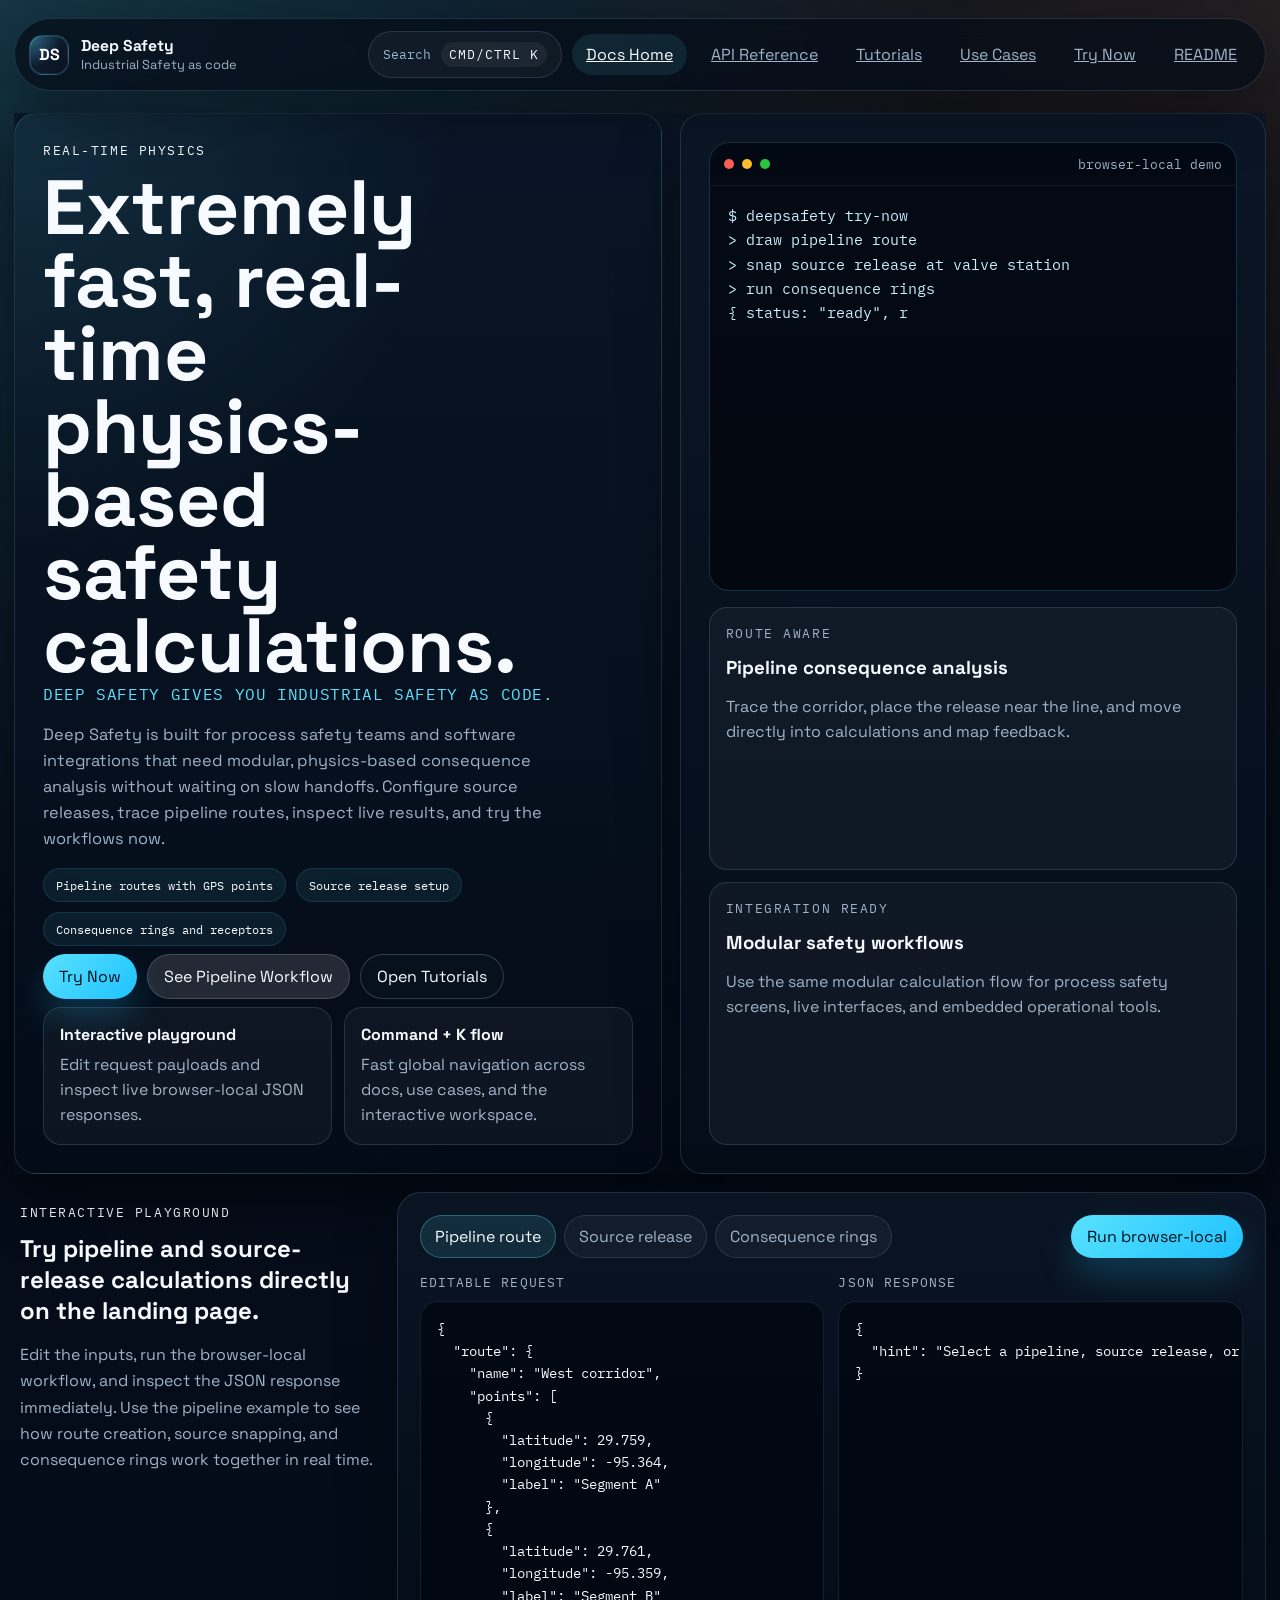
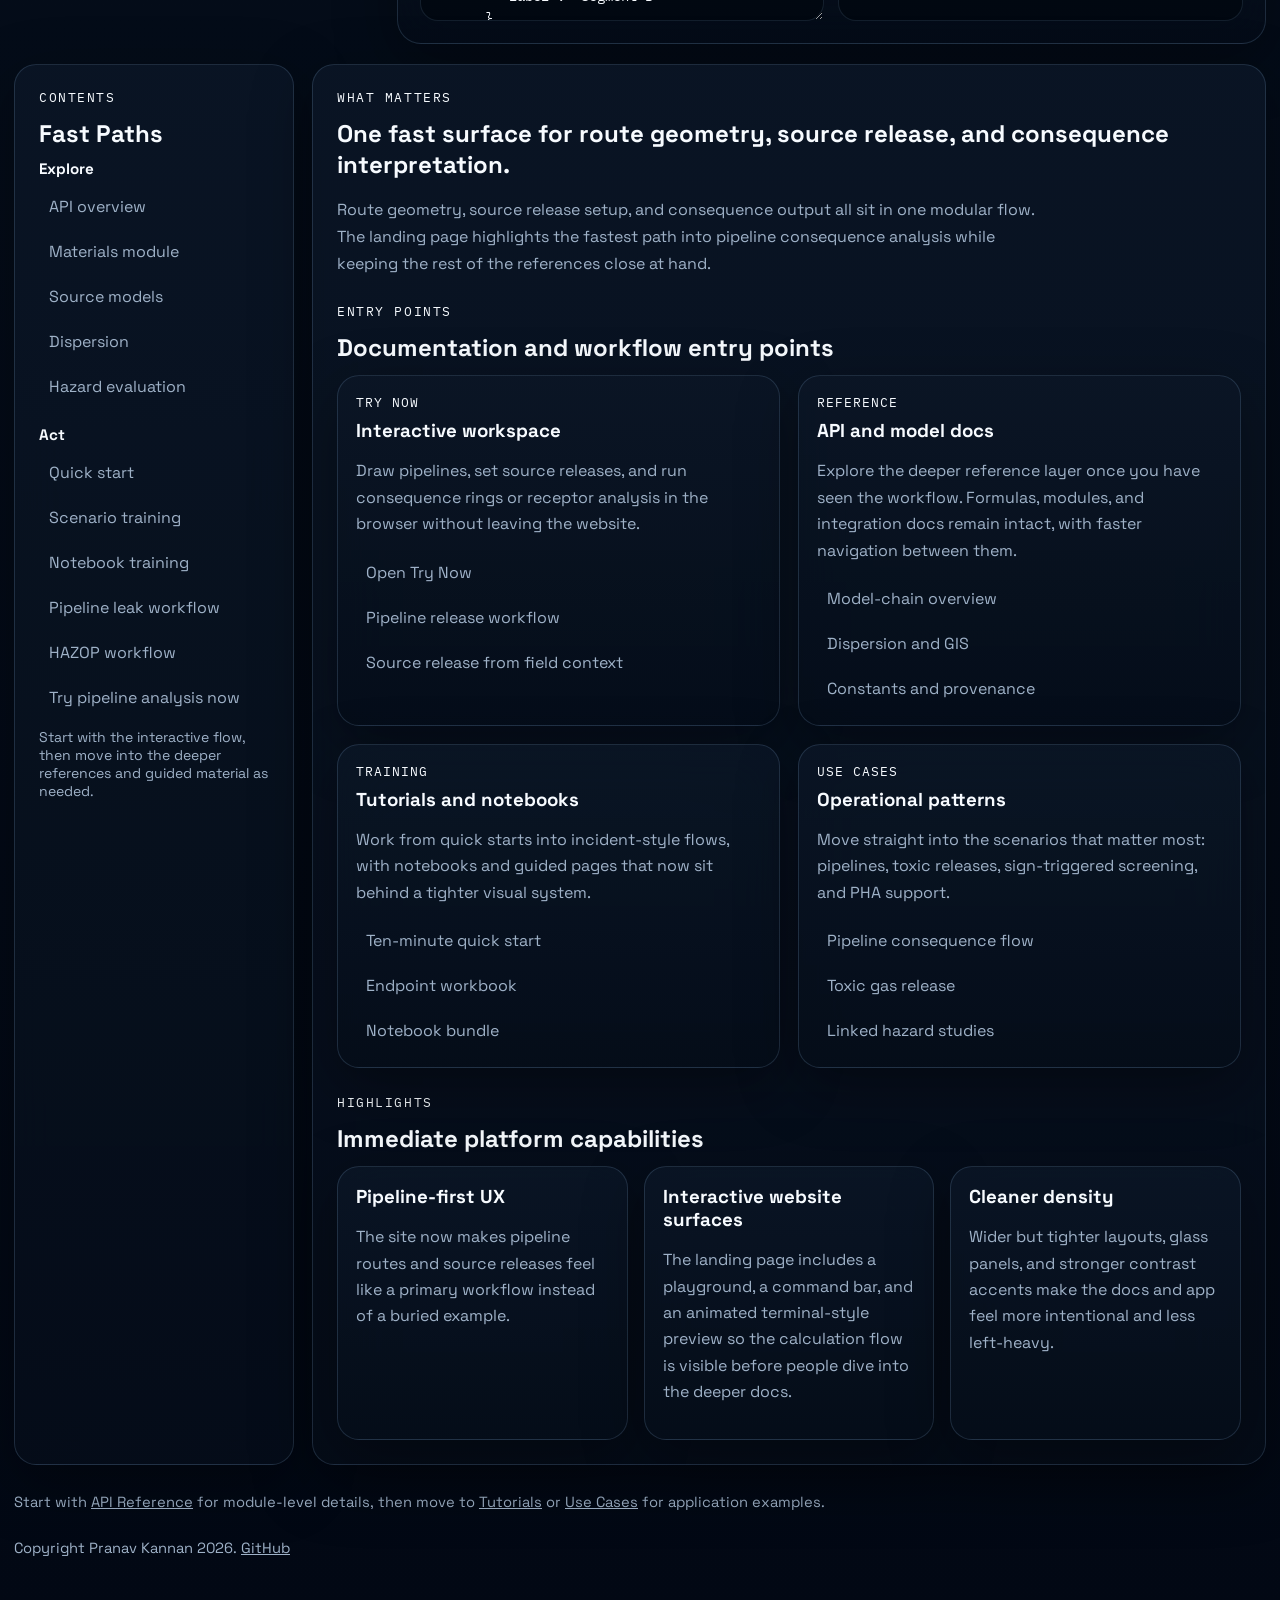
==== commit 5517d25d: "- add Industrial Safety as code to the website UX - surface the tagline in the brand lockup and land" ====
--- a/docs/index.html
+++ b/docs/index.html
@@ -19,7 +19,7 @@
           <div class="brand-mark">DS</div>
           <div class="brand-text">
             <strong>Deep Safety</strong>
-            <span>deepsafety.tech</span>
+            <span>Industrial Safety as code</span>
           </div>
         </div>
         <div class="nav-actions">
@@ -42,6 +42,7 @@
         <div class="hero-copy hero-copy--modern">
           <p class="eyebrow">Real-Time Physics</p>
           <h1>Extremely fast, real-time physics-based safety calculations.</h1>
+          <p class="hero-tagline">Deep Safety gives you Industrial Safety as code.</p>
           <p class="lede">
             Deep Safety is built for process safety teams and software
             integrations that need modular, physics-based consequence analysis
--- a/docs/styles.css
+++ b/docs/styles.css
@@ -1006,6 +1006,15 @@
   max-width: 9ch;
 }
 
+.hero-tagline {
+  margin: 2px 0 0;
+  color: var(--accent);
+  font-size: 1rem;
+  font-family: "IBM Plex Mono", monospace;
+  letter-spacing: 0.04em;
+  text-transform: uppercase;
+}
+
 h1,
 .page-title h1 {
   max-width: none;
